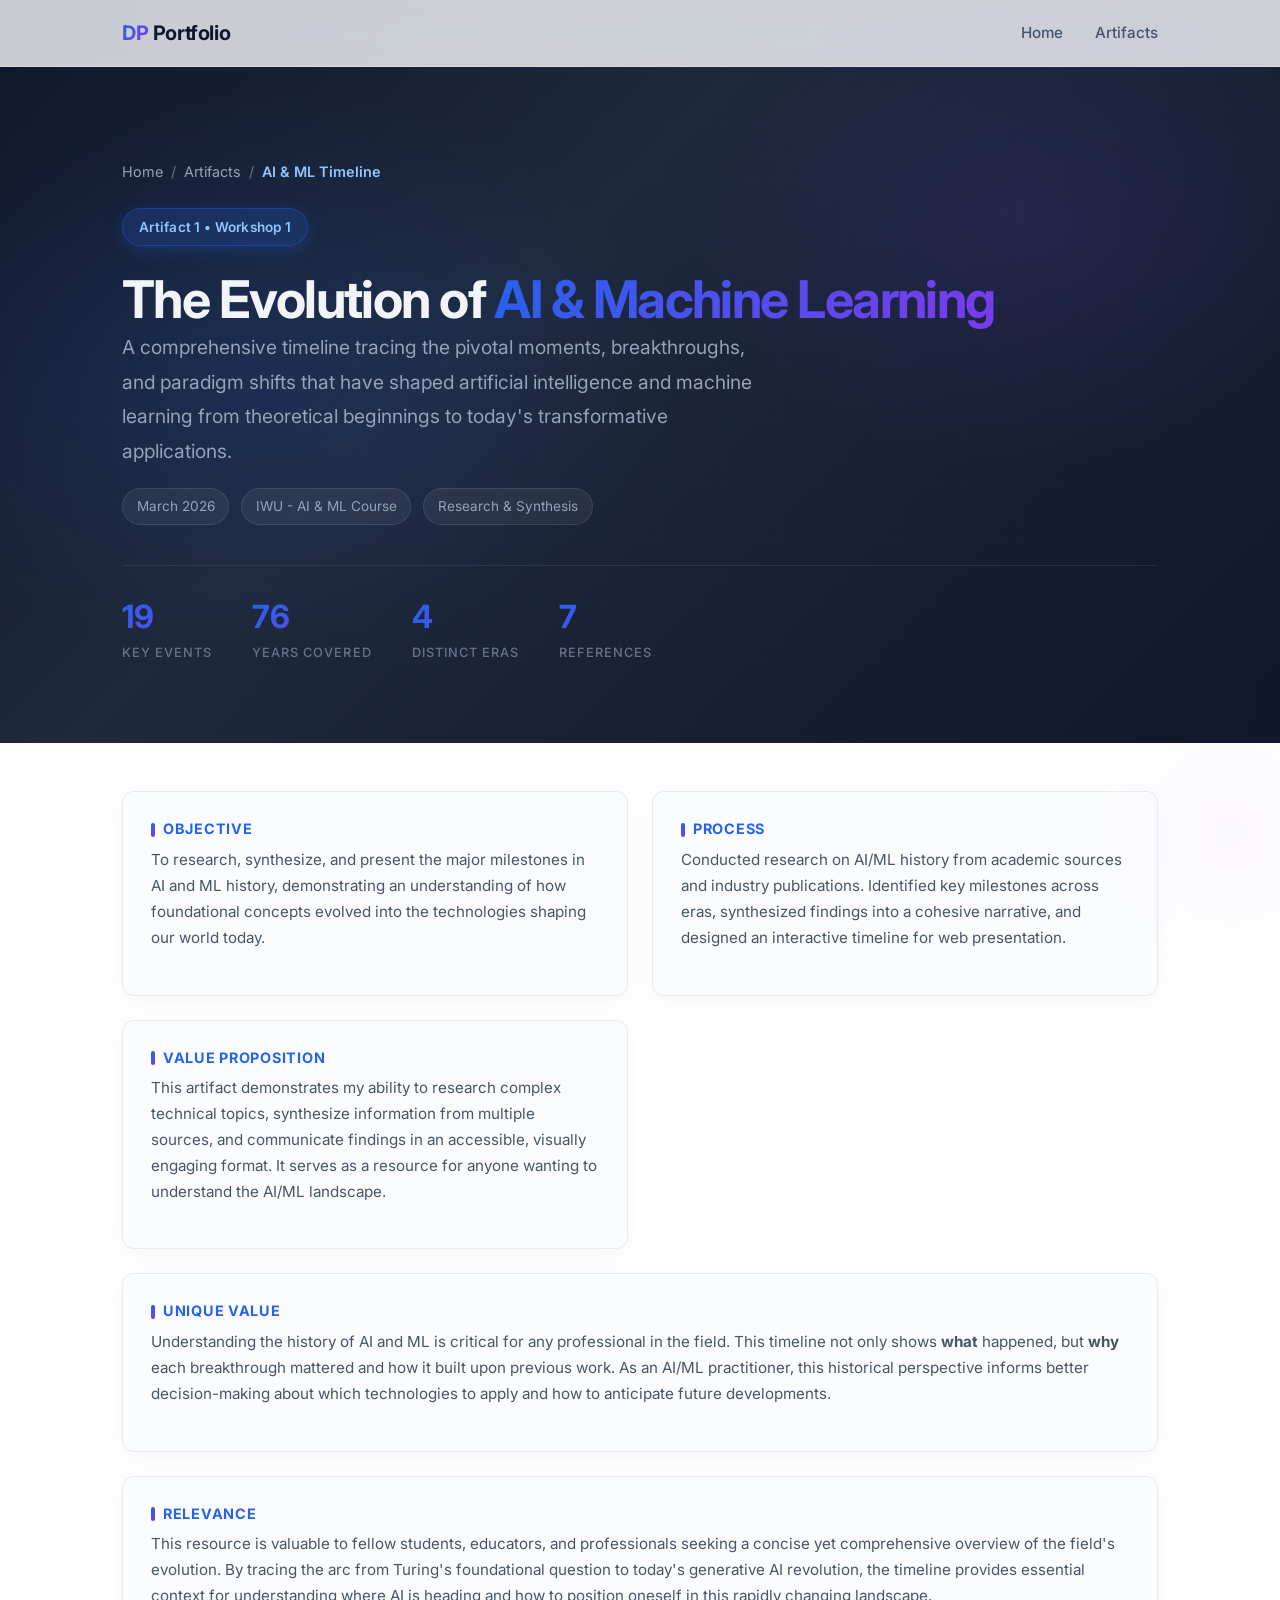
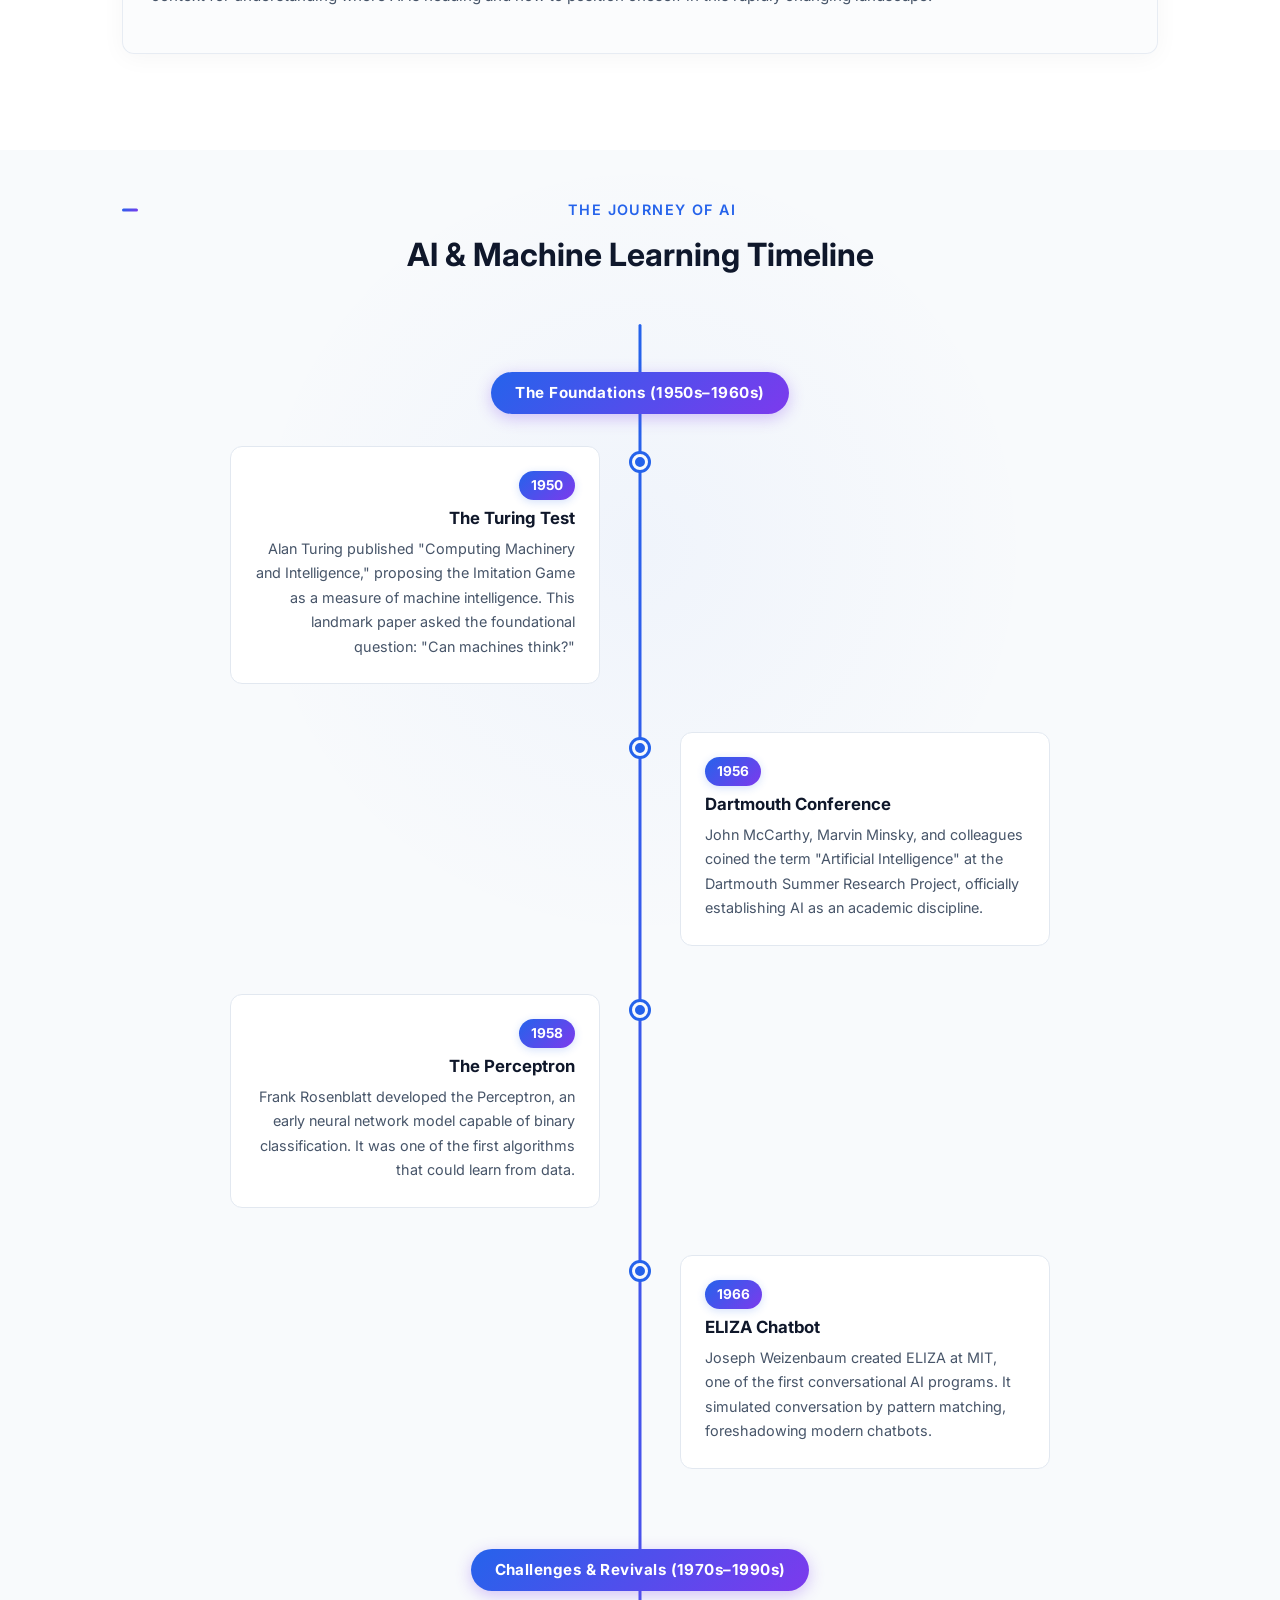
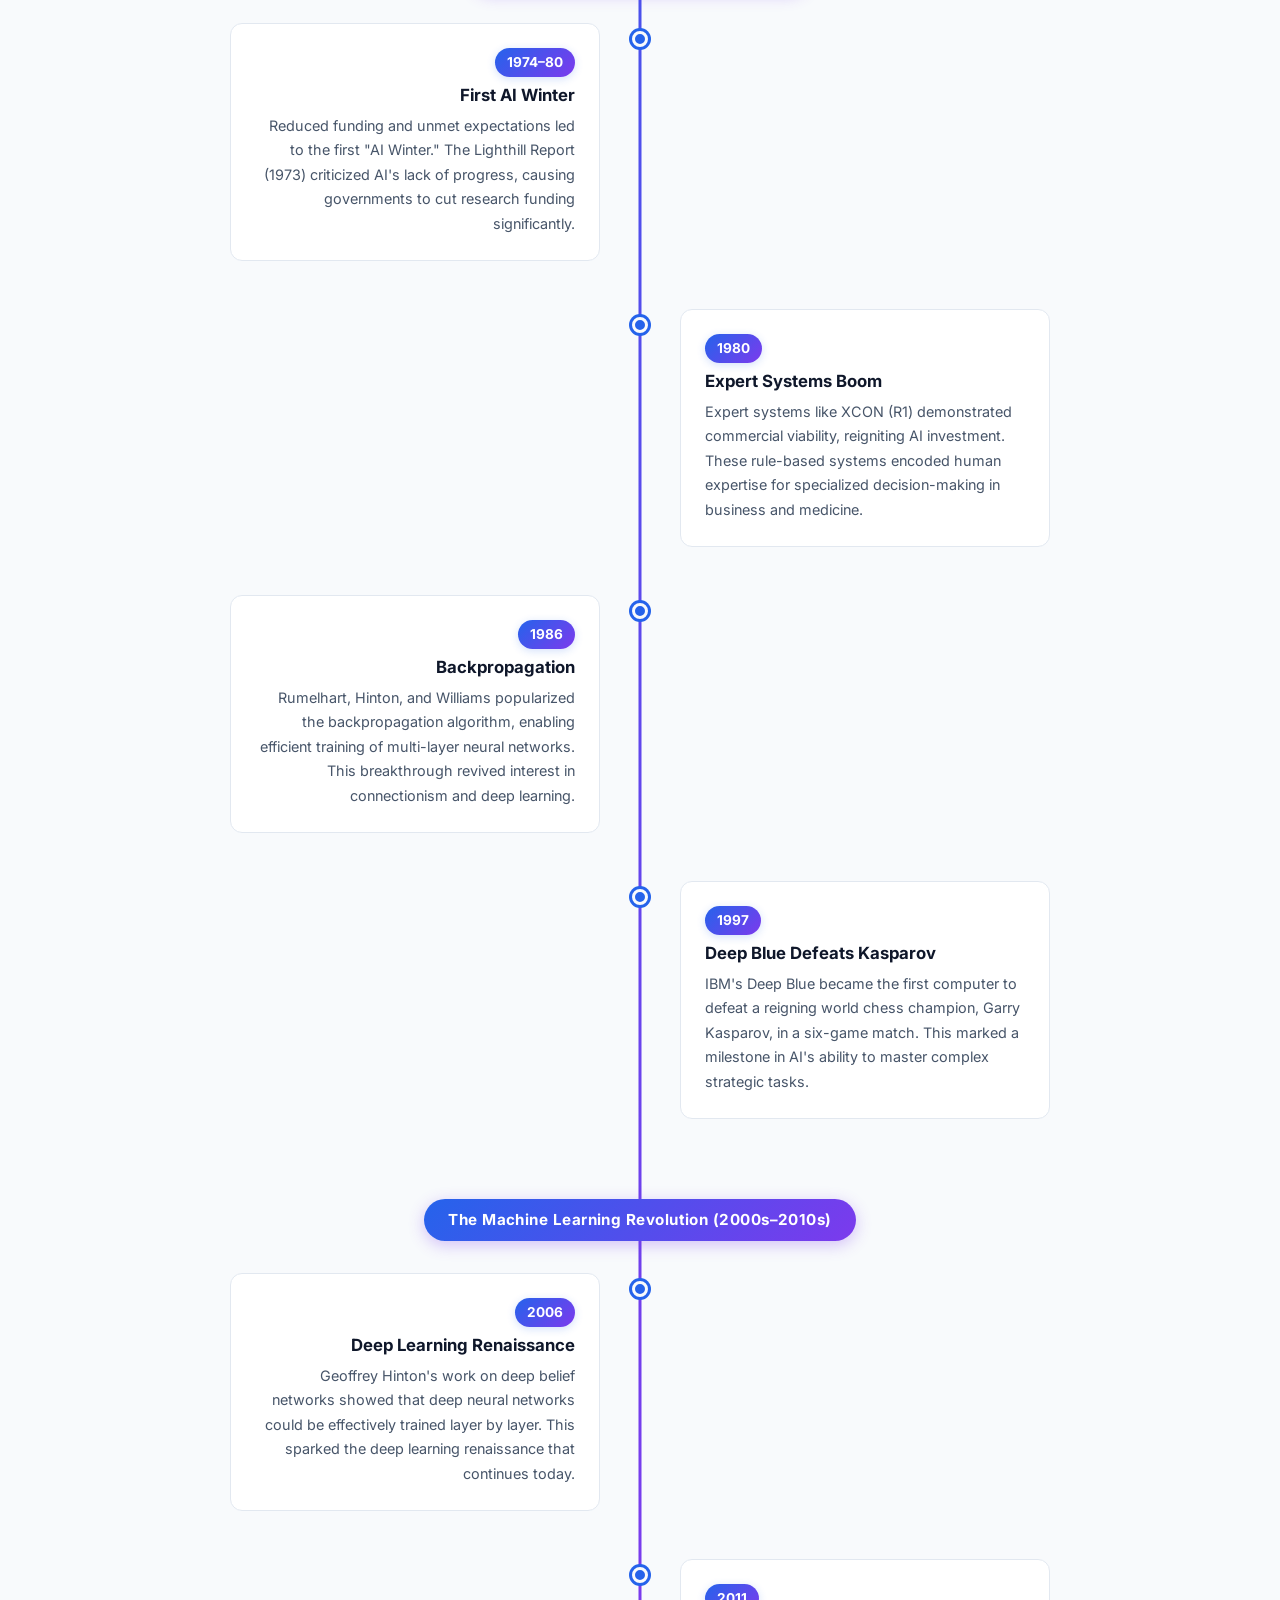
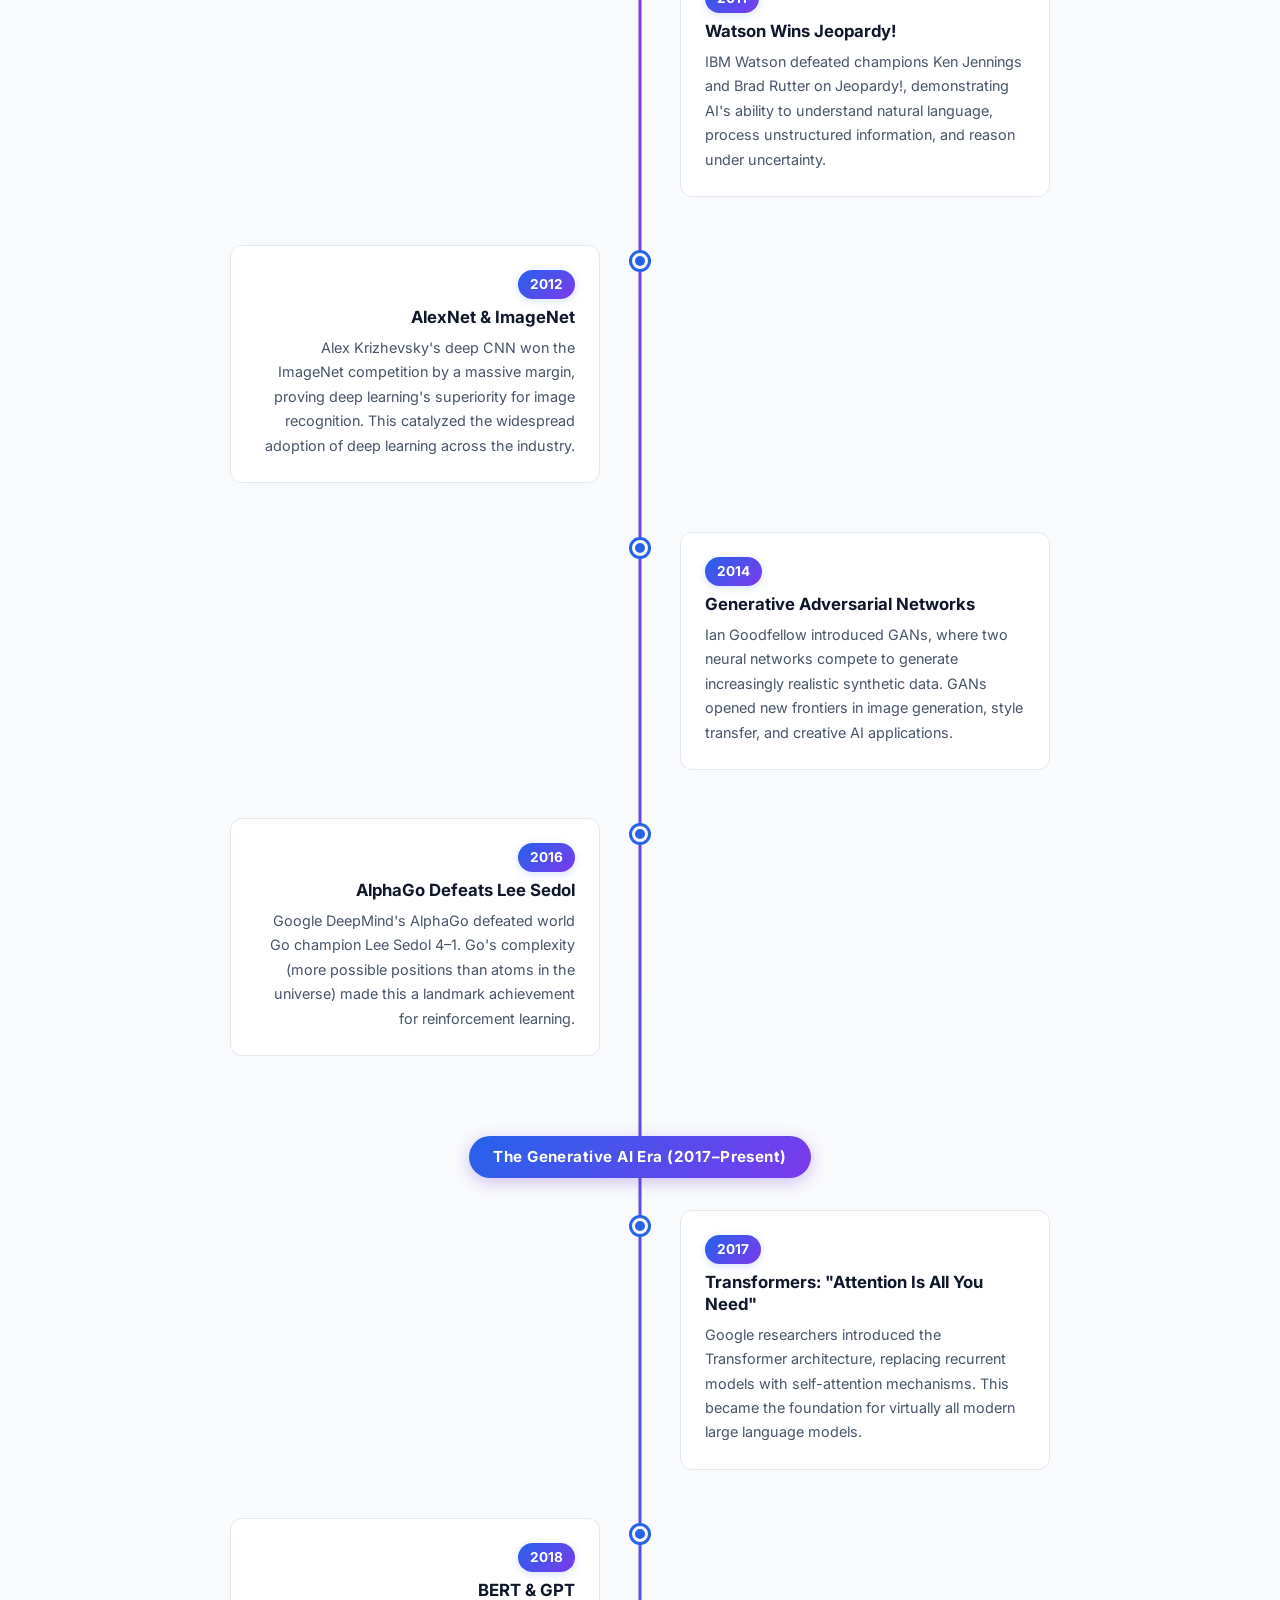
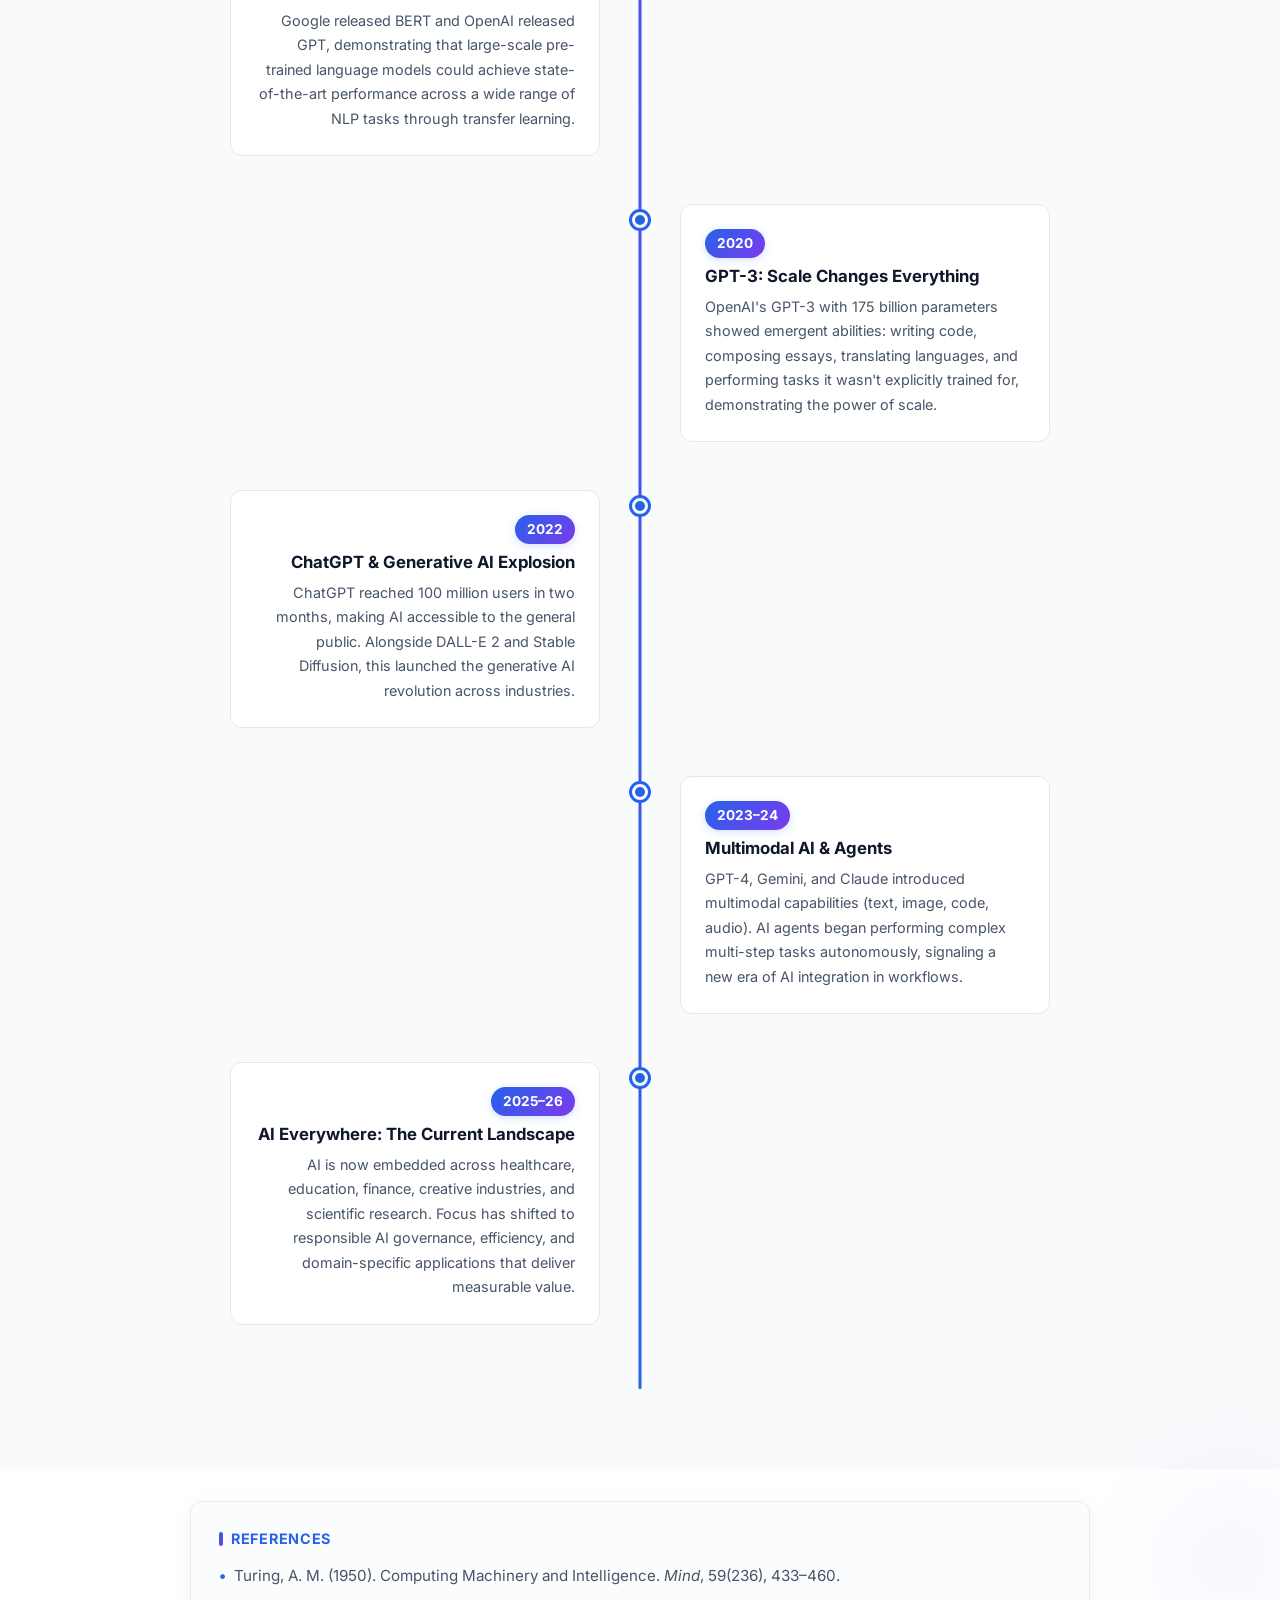
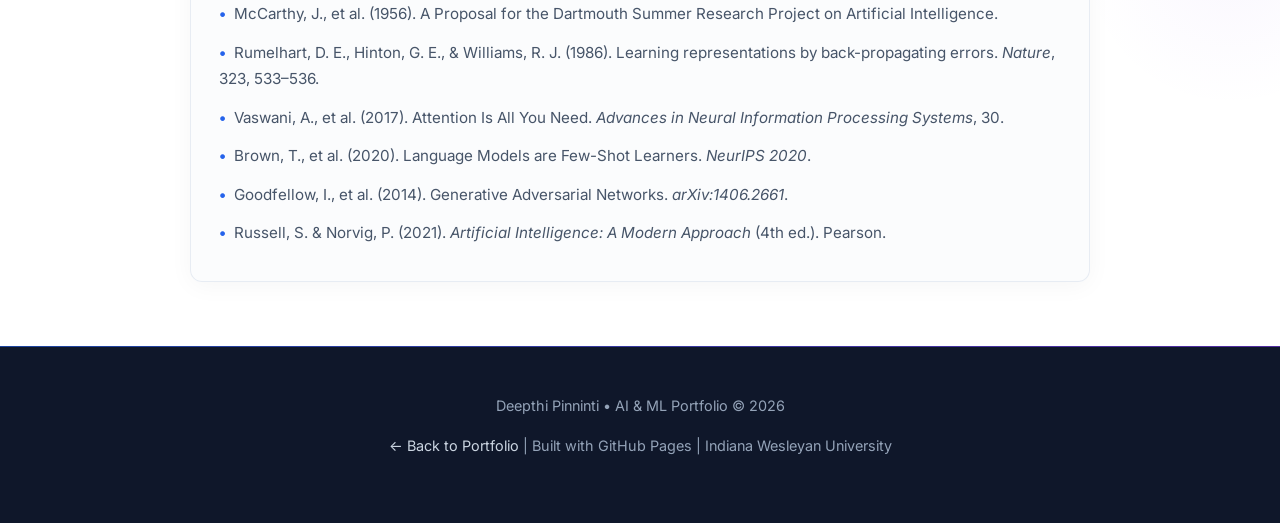
==== artifacts/1-ai-ml-timeline/index.html @ 06dc3e0e "Add portfolio site with AI/ML timeline artifact" ====
<!DOCTYPE html>
<html lang="en">
<head>
  <meta charset="UTF-8">
  <meta name="viewport" content="width=device-width, initial-scale=1.0">
  <title>AI &amp; ML Timeline | Deepthi Pinninti Portfolio</title>
  <meta name="description" content="An interactive timeline of key milestones in Artificial Intelligence and Machine Learning history.">
  <link rel="preconnect" href="https://fonts.googleapis.com">
  <link rel="preconnect" href="https://fonts.gstatic.com" crossorigin>
  <link href="https://fonts.googleapis.com/css2?family=Inter:wght@400;500;600;700&display=swap" rel="stylesheet">
  <link rel="stylesheet" href="../../css/style.css">
  <style>
    /* ===== Enhanced Hero ===== */
    .artifact-page-hero {
      position: relative;
      overflow: hidden;
      padding: 10rem 0 5rem;
      background: linear-gradient(135deg, #0f172a 0%, #1e293b 40%, #0f172a 100%);
      color: #f1f5f9;
    }

    .artifact-page-hero::before {
      content: '';
      position: absolute;
      inset: 0;
      background:
        radial-gradient(ellipse 600px 400px at 20% 50%, rgba(37, 99, 235, 0.15) 0%, transparent 70%),
        radial-gradient(ellipse 500px 350px at 80% 30%, rgba(124, 58, 237, 0.12) 0%, transparent 70%);
      pointer-events: none;
    }

    .artifact-page-hero .container {
      position: relative;
      z-index: 2;
    }

    .artifact-page-hero h1 {
      color: #f1f5f9;
      font-size: 3.25rem;
      letter-spacing: -0.03em;
      line-height: 1.15;
    }

    .artifact-page-hero .breadcrumb a {
      color: #94a3b8;
    }

    .artifact-page-hero .breadcrumb a:hover {
      color: #e2e8f0;
    }

    .artifact-page-hero .breadcrumb span {
      color: #64748b;
    }

    .artifact-page-hero .breadcrumb .breadcrumb-current {
      color: #93c5fd;
    }

    .artifact-page-hero .hero-tag {
      background: rgba(37, 99, 235, 0.2);
      border: 1px solid rgba(37, 99, 235, 0.35);
      color: #93c5fd;
    }

    .artifact-page-hero .artifact-hero-desc {
      color: #94a3b8;
      font-size: 1.2rem;
      line-height: 1.8;
    }

    .artifact-page-hero .meta-tag {
      background: rgba(255, 255, 255, 0.06);
      border: 1px solid rgba(255, 255, 255, 0.1);
      color: #94a3b8;
    }

    /* ===== Particle Background ===== */
    .particle-bg {
      position: absolute;
      inset: 0;
      overflow: hidden;
      z-index: 0;
    }

    .particle-bg .particle {
      position: absolute;
      border-radius: 50%;
      pointer-events: none;
      animation: particleRise linear infinite;
      opacity: 0;
    }

    @keyframes particleRise {
      0% {
        transform: translateY(100vh) scale(0);
        opacity: 0;
      }
      10% {
        opacity: 1;
      }
      90% {
        opacity: 1;
      }
      100% {
        transform: translateY(-20vh) scale(1);
        opacity: 0;
      }
    }

    /* ===== Hero Grid Pattern ===== */
    .hero-grid-pattern {
      position: absolute;
      inset: 0;
      z-index: 0;
      background-image:
        linear-gradient(rgba(37, 99, 235, 0.04) 1px, transparent 1px),
        linear-gradient(90deg, rgba(37, 99, 235, 0.04) 1px, transparent 1px);
      background-size: 60px 60px;
      mask-image: radial-gradient(ellipse 80% 70% at 50% 50%, black 30%, transparent 80%);
      -webkit-mask-image: radial-gradient(ellipse 80% 70% at 50% 50%, black 30%, transparent 80%);
    }

    /* ===== Hero Stats Bar ===== */
    .hero-stats {
      display: flex;
      gap: 2.5rem;
      margin-top: 2.5rem;
      padding-top: 2rem;
      border-top: 1px solid rgba(255, 255, 255, 0.08);
    }

    .hero-stat {
      text-align: left;
    }

    .hero-stat .stat-number {
      display: block;
      font-size: 2rem;
      font-weight: 700;
      background: var(--gradient);
      -webkit-background-clip: text;
      -webkit-text-fill-color: transparent;
      background-clip: text;
      line-height: 1.2;
    }

    .hero-stat .stat-label {
      font-size: 0.8rem;
      color: #64748b;
      text-transform: uppercase;
      letter-spacing: 0.08em;
      font-weight: 500;
    }

    /* ===== Glass Card ===== */
    .glass-card {
      background: rgba(248, 250, 252, 0.6);
      backdrop-filter: blur(12px);
      -webkit-backdrop-filter: blur(12px);
      border: 1px solid rgba(226, 232, 240, 0.8);
      box-shadow:
        0 4px 24px rgba(0, 0, 0, 0.04),
        inset 0 1px 0 rgba(255, 255, 255, 0.6);
      transition: all 0.35s cubic-bezier(0.4, 0, 0.2, 1);
    }

    .glass-card:hover {
      background: rgba(248, 250, 252, 0.85);
      border-color: rgba(37, 99, 235, 0.25);
      box-shadow:
        0 8px 32px rgba(37, 99, 235, 0.08),
        0 2px 8px rgba(0, 0, 0, 0.06),
        inset 0 1px 0 rgba(255, 255, 255, 0.8);
      transform: translateY(-4px);
    }

    /* ===== Tilt Card (3D hover) ===== */
    .tilt-card {
      transition: all 0.4s cubic-bezier(0.4, 0, 0.2, 1);
      transform-style: preserve-3d;
      will-change: transform;
    }

    .tilt-card:hover {
      box-shadow:
        0 20px 40px rgba(37, 99, 235, 0.1),
        0 4px 12px rgba(0, 0, 0, 0.06);
    }

    /* Scroll reveal handled by main CSS + main.js */

    /* ===== Enhanced Timeline ===== */
    .timeline-section {
      position: relative;
      overflow: hidden;
    }

    .timeline-section::before {
      content: '';
      position: absolute;
      top: 0;
      left: 50%;
      transform: translateX(-50%);
      width: 800px;
      height: 800px;
      border-radius: 50%;
      background: radial-gradient(circle, rgba(37, 99, 235, 0.04) 0%, transparent 70%);
      pointer-events: none;
    }

    .timeline::before {
      background: linear-gradient(180deg, var(--primary), var(--accent), var(--primary));
      width: 3px;
    }

    .timeline-dot {
      transition: all 0.4s cubic-bezier(0.4, 0, 0.2, 1);
    }

    .timeline-item:hover .timeline-dot {
      transform: scale(1.5);
      box-shadow: 0 0 0 4px var(--primary), 0 0 16px rgba(37, 99, 235, 0.3);
    }

    .era-label span {
      background: linear-gradient(135deg, var(--primary) 0%, var(--accent) 100%);
      box-shadow: 0 4px 16px rgba(124, 58, 237, 0.3);
      padding: 0.5rem 1.5rem;
      font-size: 0.95rem;
    }

    .timeline-card.tilt-card {
      border: 1px solid var(--border);
      background: var(--bg);
    }

    .timeline-card.tilt-card:hover {
      border-color: rgba(37, 99, 235, 0.3);
      transform: translateY(-4px);
    }

    .timeline-year {
      background: var(--gradient);
      box-shadow: 0 2px 8px rgba(37, 99, 235, 0.2);
    }

    /* ===== Enhanced Section Label ===== */
    .timeline-section .section-label {
      text-align: center;
      display: block;
    }

    /* ===== Enhanced References ===== */
    .references-section .info-card {
      position: relative;
      overflow: hidden;
    }

    .references-section .info-card::before {
      content: '';
      position: absolute;
      top: 0;
      left: 0;
      right: 0;
      height: 3px;
      background: var(--gradient);
    }

    .references-section .info-card ul li {
      padding: 0.4rem 0;
      transition: all 0.2s ease;
    }

    .references-section .info-card ul li:hover {
      padding-left: 0.5rem;
      color: var(--text);
    }

    /* ===== Info Card Enhancements ===== */
    .info-card.glass-card {
      position: relative;
      overflow: hidden;
    }

    .info-card.glass-card::after {
      content: '';
      position: absolute;
      top: 0;
      left: 0;
      right: 0;
      height: 3px;
      background: var(--gradient);
      transform: scaleX(0);
      transform-origin: left;
      transition: transform 0.4s cubic-bezier(0.4, 0, 0.2, 1);
    }

    .info-card.glass-card:hover::after {
      transform: scaleX(1);
    }

    .info-card.glass-card h4 {
      display: flex;
      align-items: center;
      gap: 0.5rem;
    }

    .info-card.glass-card h4::before {
      content: '';
      display: inline-block;
      width: 4px;
      height: 1em;
      background: var(--gradient);
      border-radius: 2px;
      flex-shrink: 0;
    }

    /* ===== Enhanced Artifact Info Section ===== */
    .artifact-content {
      position: relative;
    }

    .artifact-content::before {
      content: '';
      position: absolute;
      top: -60px;
      right: -100px;
      width: 300px;
      height: 300px;
      border-radius: 50%;
      background: radial-gradient(circle, rgba(124, 58, 237, 0.04) 0%, transparent 70%);
      pointer-events: none;
    }

    /* ===== Enhanced Footer ===== */
    .footer {
      position: relative;
      overflow: hidden;
    }

    .footer::before {
      content: '';
      position: absolute;
      top: 0;
      left: 0;
      right: 0;
      height: 1px;
      background: var(--gradient);
    }

    /* ===== Reduced Motion Preference ===== */
    @media (prefers-reduced-motion: reduce) {
      .particle-bg .particle {
        animation: none;
        display: none;
      }

      .tilt-card:hover,
      .glass-card:hover,
      .timeline-card.tilt-card:hover {
        transform: none;
      }
    }

    /* ===== Responsive Enhancements ===== */
    @media (max-width: 768px) {
      .artifact-page-hero {
        padding: 8rem 0 3rem;
      }

      .artifact-page-hero h1 {
        font-size: 2.25rem;
      }

      .hero-stats {
        gap: 1.5rem;
        flex-wrap: wrap;
      }

      .hero-stat .stat-number {
        font-size: 1.5rem;
      }
    }
  </style>
</head>
<body>

  <a href="#main" class="skip-link">Skip to main content</a>

  <!-- Navigation -->
  <nav class="navbar" aria-label="Main navigation">
    <div class="container">
      <a href="../../index.html" class="nav-brand"><span>DP</span> Portfolio</a>
      <ul class="nav-links">
        <li><a href="../../index.html">Home</a></li>
        <li><a href="../../index.html#artifacts">Artifacts</a></li>
      </ul>
    </div>
  </nav>

  <main id="main">

    <!-- Artifact Hero -->
    <section class="artifact-page-hero">
      <div class="hero-grid-pattern" aria-hidden="true"></div>
      <div class="particle-bg" aria-hidden="true"></div>
      <div class="container">
        <nav class="breadcrumb" aria-label="Breadcrumb">
          <a href="../../index.html">Home</a>
          <span aria-hidden="true">/</span>
          <a href="../../index.html#artifacts">Artifacts</a>
          <span aria-hidden="true">/</span>
          <span class="breadcrumb-current" aria-current="page">AI &amp; ML Timeline</span>
        </nav>
        <div class="hero-tag">Artifact 1 &bull; Workshop 1</div>
        <h1>The Evolution of <span class="gradient-text">AI &amp; Machine Learning</span></h1>
        <p class="artifact-hero-desc">A comprehensive timeline tracing the pivotal moments, breakthroughs, and paradigm shifts that have shaped artificial intelligence and machine learning from theoretical beginnings to today's transformative applications.</p>
        <div class="artifact-meta">
          <span class="meta-tag">March 2026</span>
          <span class="meta-tag">IWU - AI &amp; ML Course</span>
          <span class="meta-tag">Research &amp; Synthesis</span>
        </div>
        <div class="hero-stats">
          <div class="hero-stat">
            <span class="stat-number">19</span>
            <span class="stat-label">Key Events</span>
          </div>
          <div class="hero-stat">
            <span class="stat-number">76</span>
            <span class="stat-label">Years Covered</span>
          </div>
          <div class="hero-stat">
            <span class="stat-number">4</span>
            <span class="stat-label">Distinct Eras</span>
          </div>
          <div class="hero-stat">
            <span class="stat-number">7</span>
            <span class="stat-label">References</span>
          </div>
        </div>
      </div>
    </section>

    <!-- Artifact Information -->
    <section class="artifact-content reveal">
      <div class="container">
        <div class="artifact-info-grid">

          <div class="info-card glass-card reveal" data-delay="100">
            <h4>Objective</h4>
            <p>To research, synthesize, and present the major milestones in AI and ML history, demonstrating an understanding of how foundational concepts evolved into the technologies shaping our world today.</p>
          </div>

          <div class="info-card glass-card reveal" data-delay="200">
            <h4>Process</h4>
            <p>Conducted research on AI/ML history from academic sources and industry publications. Identified key milestones across eras, synthesized findings into a cohesive narrative, and designed an interactive timeline for web presentation.</p>
          </div>

          <div class="info-card glass-card reveal" data-delay="300">
            <h4>Value Proposition</h4>
            <p>This artifact demonstrates my ability to research complex technical topics, synthesize information from multiple sources, and communicate findings in an accessible, visually engaging format. It serves as a resource for anyone wanting to understand the AI/ML landscape.</p>
          </div>

          <div class="info-card glass-card full-width reveal" data-delay="400">
            <h4>Unique Value</h4>
            <p>Understanding the history of AI and ML is critical for any professional in the field. This timeline not only shows <strong>what</strong> happened, but <strong>why</strong> each breakthrough mattered and how it built upon previous work. As an AI/ML practitioner, this historical perspective informs better decision-making about which technologies to apply and how to anticipate future developments.</p>
          </div>

          <div class="info-card glass-card full-width reveal" data-delay="500">
            <h4>Relevance</h4>
            <p>This resource is valuable to fellow students, educators, and professionals seeking a concise yet comprehensive overview of the field's evolution. By tracing the arc from Turing's foundational question to today's generative AI revolution, the timeline provides essential context for understanding where AI is heading and how to position oneself in this rapidly changing landscape.</p>
          </div>

        </div>
      </div>
    </section>

    <!-- The Timeline -->
    <section class="timeline-section">
      <div class="container">
        <div class="section-label">The Journey of AI</div>
        <h2>AI &amp; Machine Learning Timeline</h2>

        <div class="timeline">
          <div class="timeline-progress"></div>

          <!-- Era: Foundations -->
          <div class="era-label">
            <span>The Foundations (1950s&ndash;1960s)</span>
          </div>

          <div class="timeline-item left">
            <div class="timeline-dot"></div>
            <div class="timeline-card tilt-card">
              <span class="timeline-year">1950</span>
              <h4>The Turing Test</h4>
              <p>Alan Turing published "Computing Machinery and Intelligence," proposing the Imitation Game as a measure of machine intelligence. This landmark paper asked the foundational question: "Can machines think?"</p>
            </div>
          </div>

          <div class="timeline-item right">
            <div class="timeline-dot"></div>
            <div class="timeline-card tilt-card">
              <span class="timeline-year">1956</span>
              <h4>Dartmouth Conference</h4>
              <p>John McCarthy, Marvin Minsky, and colleagues coined the term "Artificial Intelligence" at the Dartmouth Summer Research Project, officially establishing AI as an academic discipline.</p>
            </div>
          </div>

          <div class="timeline-item left">
            <div class="timeline-dot"></div>
            <div class="timeline-card tilt-card">
              <span class="timeline-year">1958</span>
              <h4>The Perceptron</h4>
              <p>Frank Rosenblatt developed the Perceptron, an early neural network model capable of binary classification. It was one of the first algorithms that could learn from data.</p>
            </div>
          </div>

          <div class="timeline-item right">
            <div class="timeline-dot"></div>
            <div class="timeline-card tilt-card">
              <span class="timeline-year">1966</span>
              <h4>ELIZA Chatbot</h4>
              <p>Joseph Weizenbaum created ELIZA at MIT, one of the first conversational AI programs. It simulated conversation by pattern matching, foreshadowing modern chatbots.</p>
            </div>
          </div>

          <!-- Era: AI Winters and Revivals -->
          <div class="era-label">
            <span>Challenges &amp; Revivals (1970s&ndash;1990s)</span>
          </div>

          <div class="timeline-item left">
            <div class="timeline-dot"></div>
            <div class="timeline-card tilt-card">
              <span class="timeline-year">1974&ndash;80</span>
              <h4>First AI Winter</h4>
              <p>Reduced funding and unmet expectations led to the first "AI Winter." The Lighthill Report (1973) criticized AI's lack of progress, causing governments to cut research funding significantly.</p>
            </div>
          </div>

          <div class="timeline-item right">
            <div class="timeline-dot"></div>
            <div class="timeline-card tilt-card">
              <span class="timeline-year">1980</span>
              <h4>Expert Systems Boom</h4>
              <p>Expert systems like XCON (R1) demonstrated commercial viability, reigniting AI investment. These rule-based systems encoded human expertise for specialized decision-making in business and medicine.</p>
            </div>
          </div>

          <div class="timeline-item left">
            <div class="timeline-dot"></div>
            <div class="timeline-card tilt-card">
              <span class="timeline-year">1986</span>
              <h4>Backpropagation</h4>
              <p>Rumelhart, Hinton, and Williams popularized the backpropagation algorithm, enabling efficient training of multi-layer neural networks. This breakthrough revived interest in connectionism and deep learning.</p>
            </div>
          </div>

          <div class="timeline-item right">
            <div class="timeline-dot"></div>
            <div class="timeline-card tilt-card">
              <span class="timeline-year">1997</span>
              <h4>Deep Blue Defeats Kasparov</h4>
              <p>IBM's Deep Blue became the first computer to defeat a reigning world chess champion, Garry Kasparov, in a six-game match. This marked a milestone in AI's ability to master complex strategic tasks.</p>
            </div>
          </div>

          <!-- Era: Modern ML -->
          <div class="era-label">
            <span>The Machine Learning Revolution (2000s&ndash;2010s)</span>
          </div>

          <div class="timeline-item left">
            <div class="timeline-dot"></div>
            <div class="timeline-card tilt-card">
              <span class="timeline-year">2006</span>
              <h4>Deep Learning Renaissance</h4>
              <p>Geoffrey Hinton's work on deep belief networks showed that deep neural networks could be effectively trained layer by layer. This sparked the deep learning renaissance that continues today.</p>
            </div>
          </div>

          <div class="timeline-item right">
            <div class="timeline-dot"></div>
            <div class="timeline-card tilt-card">
              <span class="timeline-year">2011</span>
              <h4>Watson Wins Jeopardy!</h4>
              <p>IBM Watson defeated champions Ken Jennings and Brad Rutter on Jeopardy!, demonstrating AI's ability to understand natural language, process unstructured information, and reason under uncertainty.</p>
            </div>
          </div>

          <div class="timeline-item left">
            <div class="timeline-dot"></div>
            <div class="timeline-card tilt-card">
              <span class="timeline-year">2012</span>
              <h4>AlexNet &amp; ImageNet</h4>
              <p>Alex Krizhevsky's deep CNN won the ImageNet competition by a massive margin, proving deep learning's superiority for image recognition. This catalyzed the widespread adoption of deep learning across the industry.</p>
            </div>
          </div>

          <div class="timeline-item right">
            <div class="timeline-dot"></div>
            <div class="timeline-card tilt-card">
              <span class="timeline-year">2014</span>
              <h4>Generative Adversarial Networks</h4>
              <p>Ian Goodfellow introduced GANs, where two neural networks compete to generate increasingly realistic synthetic data. GANs opened new frontiers in image generation, style transfer, and creative AI applications.</p>
            </div>
          </div>

          <div class="timeline-item left">
            <div class="timeline-dot"></div>
            <div class="timeline-card tilt-card">
              <span class="timeline-year">2016</span>
              <h4>AlphaGo Defeats Lee Sedol</h4>
              <p>Google DeepMind's AlphaGo defeated world Go champion Lee Sedol 4&ndash;1. Go's complexity (more possible positions than atoms in the universe) made this a landmark achievement for reinforcement learning.</p>
            </div>
          </div>

          <!-- Era: LLMs and Today -->
          <div class="era-label">
            <span>The Generative AI Era (2017&ndash;Present)</span>
          </div>

          <div class="timeline-item right">
            <div class="timeline-dot"></div>
            <div class="timeline-card tilt-card">
              <span class="timeline-year">2017</span>
              <h4>Transformers: "Attention Is All You Need"</h4>
              <p>Google researchers introduced the Transformer architecture, replacing recurrent models with self-attention mechanisms. This became the foundation for virtually all modern large language models.</p>
            </div>
          </div>

          <div class="timeline-item left">
            <div class="timeline-dot"></div>
            <div class="timeline-card tilt-card">
              <span class="timeline-year">2018</span>
              <h4>BERT &amp; GPT</h4>
              <p>Google released BERT and OpenAI released GPT, demonstrating that large-scale pre-trained language models could achieve state-of-the-art performance across a wide range of NLP tasks through transfer learning.</p>
            </div>
          </div>

          <div class="timeline-item right">
            <div class="timeline-dot"></div>
            <div class="timeline-card tilt-card">
              <span class="timeline-year">2020</span>
              <h4>GPT-3: Scale Changes Everything</h4>
              <p>OpenAI's GPT-3 with 175 billion parameters showed emergent abilities: writing code, composing essays, translating languages, and performing tasks it wasn't explicitly trained for, demonstrating the power of scale.</p>
            </div>
          </div>

          <div class="timeline-item left">
            <div class="timeline-dot"></div>
            <div class="timeline-card tilt-card">
              <span class="timeline-year">2022</span>
              <h4>ChatGPT &amp; Generative AI Explosion</h4>
              <p>ChatGPT reached 100 million users in two months, making AI accessible to the general public. Alongside DALL-E 2 and Stable Diffusion, this launched the generative AI revolution across industries.</p>
            </div>
          </div>

          <div class="timeline-item right">
            <div class="timeline-dot"></div>
            <div class="timeline-card tilt-card">
              <span class="timeline-year">2023&ndash;24</span>
              <h4>Multimodal AI &amp; Agents</h4>
              <p>GPT-4, Gemini, and Claude introduced multimodal capabilities (text, image, code, audio). AI agents began performing complex multi-step tasks autonomously, signaling a new era of AI integration in workflows.</p>
            </div>
          </div>

          <div class="timeline-item left">
            <div class="timeline-dot"></div>
            <div class="timeline-card tilt-card">
              <span class="timeline-year">2025&ndash;26</span>
              <h4>AI Everywhere: The Current Landscape</h4>
              <p>AI is now embedded across healthcare, education, finance, creative industries, and scientific research. Focus has shifted to responsible AI governance, efficiency, and domain-specific applications that deliver measurable value.</p>
            </div>
          </div>

        </div>
      </div>
    </section>

    <!-- References -->
    <section class="artifact-content references-section reveal">
      <div class="container">
        <div class="info-card glass-card full-width references-card">
          <h4>References</h4>
          <ul>
            <li>Turing, A. M. (1950). Computing Machinery and Intelligence. <em>Mind</em>, 59(236), 433&ndash;460.</li>
            <li>McCarthy, J., et al. (1956). A Proposal for the Dartmouth Summer Research Project on Artificial Intelligence.</li>
            <li>Rumelhart, D. E., Hinton, G. E., &amp; Williams, R. J. (1986). Learning representations by back-propagating errors. <em>Nature</em>, 323, 533&ndash;536.</li>
            <li>Vaswani, A., et al. (2017). Attention Is All You Need. <em>Advances in Neural Information Processing Systems</em>, 30.</li>
            <li>Brown, T., et al. (2020). Language Models are Few-Shot Learners. <em>NeurIPS 2020</em>.</li>
            <li>Goodfellow, I., et al. (2014). Generative Adversarial Networks. <em>arXiv:1406.2661</em>.</li>
            <li>Russell, S. &amp; Norvig, P. (2021). <em>Artificial Intelligence: A Modern Approach</em> (4th ed.). Pearson.</li>
          </ul>
        </div>
      </div>
    </section>

  </main>

  <!-- Footer -->
  <footer class="footer">
    <div class="container">
      <p>Deepthi Pinninti &bull; AI &amp; ML Portfolio &copy; 2026</p>
      <p class="footer-sub"><a href="../../index.html">&#8592; Back to Portfolio</a> | Built with GitHub Pages | Indiana Wesleyan University</p>
    </div>
  </footer>

  <script>
    /* ===== Particle Generator ===== */
    (function initParticles() {
      var bg = document.querySelector('.particle-bg');
      if (!bg) return;
      var prefersReduced = window.matchMedia('(prefers-reduced-motion: reduce)').matches;
      if (prefersReduced) return;

      var colors = [
        'rgba(37, 99, 235, 0.25)',
        'rgba(124, 58, 237, 0.2)',
        'rgba(37, 99, 235, 0.15)',
        'rgba(124, 58, 237, 0.12)',
        'rgba(59, 130, 246, 0.18)'
      ];

      for (var i = 0; i < 30; i++) {
        var particle = document.createElement('div');
        particle.classList.add('particle');
        var size = Math.random() * 4 + 2;
        particle.style.width = size + 'px';
        particle.style.height = size + 'px';
        particle.style.left = Math.random() * 100 + '%';
        particle.style.background = colors[Math.floor(Math.random() * colors.length)];
        particle.style.animationDuration = (Math.random() * 15 + 10) + 's';
        particle.style.animationDelay = (Math.random() * 10) + 's';
        bg.appendChild(particle);
      }
    })();

    /* Scroll reveal and tilt handled by main.js */
  </script>
  <script src="../../js/main.js" defer></script>
</body>
</html>
---- css/style.css ----
/* =============================================================================
   DEEPTHI PINNINTI — AI & ML PORTFOLIO
   Advanced Premium Stylesheet with Glassmorphism, 3D Effects & Animations
   ============================================================================= */


/* =============================================================================
   CSS VARIABLES & RESET
   ============================================================================= */

:root {
  /* Core palette */
  --primary: #2563eb;
  --primary-dark: #1d4ed8;
  --primary-light: #dbeafe;
  --secondary: #0f172a;
  --accent: #7c3aed;
  --accent-light: #ede9fe;
  --text: #1e293b;
  --text-light: #475569;
  --bg: #ffffff;
  --bg-alt: #f8fafc;
  --border: #e2e8f0;
  --success: #059669;

  /* Gradients */
  --gradient: linear-gradient(135deg, #2563eb 0%, #7c3aed 100%);
  --gradient-reverse: linear-gradient(135deg, #7c3aed 0%, #2563eb 100%);
  --gradient-subtle: linear-gradient(135deg, rgba(37,99,235,0.08) 0%, rgba(124,58,237,0.08) 100%);

  /* Shadows */
  --shadow-sm: 0 1px 3px rgba(0, 0, 0, 0.08);
  --shadow-md: 0 4px 12px rgba(0, 0, 0, 0.1);
  --shadow-lg: 0 10px 30px rgba(0, 0, 0, 0.12);
  --shadow-xl: 0 20px 50px rgba(0, 0, 0, 0.15);
  --shadow-glow: 0 0 30px rgba(37, 99, 235, 0.15);

  /* Radii */
  --radius: 12px;
  --radius-lg: 20px;

  /* Transitions */
  --transition: 0.3s ease;
  --transition-slow: 0.6s cubic-bezier(0.16, 1, 0.3, 1);
  --transition-bounce: 0.5s cubic-bezier(0.34, 1.56, 0.64, 1);

  /* Glassmorphism */
  --glass-bg: rgba(255, 255, 255, 0.72);
  --glass-border: rgba(255, 255, 255, 0.3);
  --glass-shadow: 0 8px 32px rgba(0, 0, 0, 0.08);
}

*, *::before, *::after {
  margin: 0;
  padding: 0;
  box-sizing: border-box;
}

html {
  scroll-behavior: smooth;
  -webkit-text-size-adjust: 100%;
}

body {
  font-family: 'Inter', -apple-system, BlinkMacSystemFont, 'Segoe UI', Roboto, sans-serif;
  color: var(--text);
  background: var(--bg);
  line-height: 1.7;
  -webkit-font-smoothing: antialiased;
  -moz-osx-font-smoothing: grayscale;
  overflow-x: hidden;
}

::selection {
  background: rgba(37, 99, 235, 0.15);
  color: var(--secondary);
}


/* =============================================================================
   TYPOGRAPHY
   ============================================================================= */

h1, h2, h3, h4 {
  font-weight: 700;
  line-height: 1.3;
  color: var(--secondary);
}

h1 { font-size: 2.75rem; }
h2 { font-size: 2rem; }
h3 { font-size: 1.5rem; }
h4 { font-size: 1.2rem; }

p { margin-bottom: 1rem; }

a {
  color: var(--primary);
  text-decoration: none;
  transition: color var(--transition);
}

a:hover { color: var(--primary-dark); }

a:focus-visible, .btn:focus-visible {
  outline: 3px solid var(--primary);
  outline-offset: 2px;
  border-radius: 4px;
}


/* =============================================================================
   ANIMATED LINK UNDERLINES (Micro-interaction)
   ============================================================================= */

.nav-links a,
.footer a {
  position: relative;
}

.nav-links a::after,
.footer a::after {
  content: '';
  position: absolute;
  bottom: -3px;
  left: 0;
  width: 0;
  height: 2px;
  background: var(--gradient);
  transition: width 0.4s cubic-bezier(0.25, 0.8, 0.25, 1);
  border-radius: 2px;
}

.nav-links a:hover::after,
.nav-links a.active::after,
.footer a:hover::after {
  width: 100%;
}


/* =============================================================================
   GRADIENT TEXT UTILITIES (Smooth Gradient Text)
   ============================================================================= */

.gradient-text {
  background: var(--gradient);
  -webkit-background-clip: text;
  -webkit-text-fill-color: transparent;
  background-clip: text;
}

.gradient-text-animated {
  background: linear-gradient(
    90deg,
    #2563eb 0%, #7c3aed 25%,
    #2563eb 50%, #7c3aed 75%,
    #2563eb 100%
  );
  background-size: 200% auto;
  -webkit-background-clip: text;
  -webkit-text-fill-color: transparent;
  background-clip: text;
  animation: gradientShimmer 4s linear infinite;
}

@keyframes gradientShimmer {
  0%   { background-position: 0% center; }
  100% { background-position: 200% center; }
}


/* =============================================================================
   SKIP LINK (Accessibility)
   ============================================================================= */

.skip-link {
  position: absolute;
  top: -100%;
  left: 1rem;
  background: var(--primary);
  color: white;
  padding: 0.5rem 1rem;
  border-radius: 0 0 6px 6px;
  z-index: 9999;
  font-weight: 600;
  transition: top 0.3s ease;
}

.skip-link:focus {
  top: 0;
  color: white;
}


/* =============================================================================
   LAYOUT
   ============================================================================= */

.container {
  max-width: 1100px;
  margin: 0 auto;
  padding: 0 2rem;
}

section {
  padding: 5rem 0;
  position: relative;
}


/* =============================================================================
   NAVIGATION — Glassmorphism Navbar
   ============================================================================= */

.navbar {
  position: fixed;
  top: 0;
  left: 0;
  right: 0;
  background: rgba(255, 255, 255, 0.78);
  backdrop-filter: blur(20px) saturate(180%);
  -webkit-backdrop-filter: blur(20px) saturate(180%);
  border-bottom: 1px solid rgba(226, 232, 240, 0.5);
  z-index: 1000;
  padding: 1rem 0;
  transition: all 0.4s cubic-bezier(0.16, 1, 0.3, 1);
}

.navbar.scrolled {
  background: rgba(255, 255, 255, 0.95);
  box-shadow: 0 1px 30px rgba(0, 0, 0, 0.06);
  padding: 0.6rem 0;
}

.navbar .container {
  display: flex;
  justify-content: space-between;
  align-items: center;
}

.nav-brand {
  font-size: 1.25rem;
  font-weight: 700;
  color: var(--secondary);
  letter-spacing: -0.02em;
  transition: transform var(--transition);
}

.nav-brand:hover {
  transform: scale(1.03);
  color: var(--secondary);
}

.nav-brand span {
  background: var(--gradient);
  -webkit-background-clip: text;
  -webkit-text-fill-color: transparent;
  background-clip: text;
}

.nav-links {
  display: flex;
  list-style: none;
  gap: 2rem;
}

.nav-links a {
  color: var(--text-light);
  font-weight: 500;
  font-size: 0.95rem;
  transition: color var(--transition);
  padding-bottom: 4px;
}

.nav-links a:hover {
  color: var(--primary);
}

.nav-links a.active {
  color: var(--primary);
}


/* =============================================================================
   HERO SECTION — Animated Gradient Mesh + Floating Particles
   ============================================================================= */

.hero {
  padding: 10rem 0 5rem;
  position: relative;
  overflow: hidden;
  background: linear-gradient(180deg, var(--primary-light) 0%, var(--bg) 100%);
}

/* ----- Animated Gradient Mesh Background ----- */
.hero::before {
  content: '';
  position: absolute;
  inset: 0;
  z-index: 0;
  pointer-events: none;
  background:
    radial-gradient(ellipse 80% 60% at 10% 20%, rgba(37, 99, 235, 0.14) 0%, transparent 60%),
    radial-gradient(ellipse 60% 80% at 80% 10%, rgba(124, 58, 237, 0.12) 0%, transparent 55%),
    radial-gradient(ellipse 70% 50% at 60% 80%, rgba(37, 99, 235, 0.08) 0%, transparent 50%),
    radial-gradient(ellipse 50% 60% at 30% 60%, rgba(5, 150, 105, 0.06) 0%, transparent 50%);
  animation: meshShift 14s ease-in-out infinite alternate;
}

@keyframes meshShift {
  0% {
    background:
      radial-gradient(ellipse 80% 60% at 10% 20%, rgba(37, 99, 235, 0.14) 0%, transparent 60%),
      radial-gradient(ellipse 60% 80% at 80% 10%, rgba(124, 58, 237, 0.12) 0%, transparent 55%),
      radial-gradient(ellipse 70% 50% at 60% 80%, rgba(37, 99, 235, 0.08) 0%, transparent 50%),
      radial-gradient(ellipse 50% 60% at 30% 60%, rgba(5, 150, 105, 0.06) 0%, transparent 50%);
  }
  33% {
    background:
      radial-gradient(ellipse 70% 70% at 25% 40%, rgba(124, 58, 237, 0.12) 0%, transparent 60%),
      radial-gradient(ellipse 80% 60% at 70% 25%, rgba(37, 99, 235, 0.14) 0%, transparent 55%),
      radial-gradient(ellipse 60% 60% at 40% 70%, rgba(5, 150, 105, 0.08) 0%, transparent 50%),
      radial-gradient(ellipse 50% 70% at 80% 60%, rgba(37, 99, 235, 0.06) 0%, transparent 50%);
  }
  66% {
    background:
      radial-gradient(ellipse 60% 80% at 50% 15%, rgba(37, 99, 235, 0.1) 0%, transparent 60%),
      radial-gradient(ellipse 70% 70% at 20% 50%, rgba(124, 58, 237, 0.14) 0%, transparent 55%),
      radial-gradient(ellipse 80% 50% at 75% 65%, rgba(37, 99, 235, 0.08) 0%, transparent 50%),
      radial-gradient(ellipse 60% 60% at 50% 85%, rgba(5, 150, 105, 0.07) 0%, transparent 50%);
  }
  100% {
    background:
      radial-gradient(ellipse 80% 60% at 15% 30%, rgba(37, 99, 235, 0.16) 0%, transparent 60%),
      radial-gradient(ellipse 70% 80% at 85% 20%, rgba(124, 58, 237, 0.1) 0%, transparent 55%),
      radial-gradient(ellipse 60% 60% at 50% 75%, rgba(37, 99, 235, 0.1) 0%, transparent 50%),
      radial-gradient(ellipse 50% 50% at 35% 50%, rgba(5, 150, 105, 0.08) 0%, transparent 50%);
  }
}

/* ----- CSS-Only Floating Particle Dots ----- */
.hero::after {
  content: '';
  position: absolute;
  inset: 0;
  z-index: 0;
  pointer-events: none;
  background-image:
    radial-gradient(circle 3px at 8% 18%, rgba(37, 99, 235, 0.3) 50%, transparent 50%),
    radial-gradient(circle 2px at 22% 55%, rgba(124, 58, 237, 0.28) 50%, transparent 50%),
    radial-gradient(circle 2.5px at 42% 12%, rgba(37, 99, 235, 0.22) 50%, transparent 50%),
    radial-gradient(circle 1.5px at 62% 42%, rgba(124, 58, 237, 0.32) 50%, transparent 50%),
    radial-gradient(circle 3px at 78% 22%, rgba(37, 99, 235, 0.18) 50%, transparent 50%),
    radial-gradient(circle 2px at 88% 68%, rgba(124, 58, 237, 0.24) 50%, transparent 50%),
    radial-gradient(circle 2px at 12% 78%, rgba(37, 99, 235, 0.26) 50%, transparent 50%),
    radial-gradient(circle 1.5px at 52% 72%, rgba(5, 150, 105, 0.22) 50%, transparent 50%),
    radial-gradient(circle 2.5px at 32% 32%, rgba(124, 58, 237, 0.18) 50%, transparent 50%),
    radial-gradient(circle 2px at 70% 82%, rgba(37, 99, 235, 0.2) 50%, transparent 50%),
    radial-gradient(circle 3px at 4% 48%, rgba(124, 58, 237, 0.2) 50%, transparent 50%),
    radial-gradient(circle 1.5px at 93% 38%, rgba(37, 99, 235, 0.24) 50%, transparent 50%),
    radial-gradient(circle 2px at 55% 88%, rgba(124, 58, 237, 0.16) 50%, transparent 50%),
    radial-gradient(circle 2.5px at 18% 92%, rgba(37, 99, 235, 0.14) 50%, transparent 50%);
  animation: particleFloat 18s ease-in-out infinite alternate;
}

@keyframes particleFloat {
  0%   { transform: translate(0, 0) scale(1);        opacity: 0.6; }
  20%  { transform: translate(6px, -10px) scale(1.04);  opacity: 0.75; }
  40%  { transform: translate(-4px, 6px) scale(0.97);   opacity: 0.55; }
  60%  { transform: translate(10px, 4px) scale(1.02);   opacity: 0.7; }
  80%  { transform: translate(-7px, -6px) scale(1.01);  opacity: 0.65; }
  100% { transform: translate(3px, -8px) scale(0.99);   opacity: 0.72; }
}

/* ----- JS-driven Floating Particles (HTML divs) ----- */
.particle-bg {
  position: relative;
}

.particle {
  position: absolute;
  border-radius: 50%;
  background: var(--gradient);
  opacity: 0.07;
  pointer-events: none;
  transition: transform 0.3s ease-out;
  will-change: transform;
}

.particle:nth-child(1) { width: 300px; height: 300px; top: -80px; right: -60px; animation: particleDrift1 20s ease-in-out infinite; }
.particle:nth-child(2) { width: 200px; height: 200px; bottom: -40px; left: -40px; animation: particleDrift2 18s ease-in-out infinite; }
.particle:nth-child(3) { width: 120px; height: 120px; top: 30%; right: 15%; opacity: 0.05; animation: particleDrift3 15s ease-in-out infinite; }
.particle:nth-child(4) { width: 80px; height: 80px; top: 60%; left: 10%; opacity: 0.06; animation: particleDrift1 22s ease-in-out infinite reverse; }
.particle:nth-child(5) { width: 160px; height: 160px; top: 10%; left: 30%; opacity: 0.04; animation: particleDrift2 16s ease-in-out infinite; }
.particle:nth-child(6) { width: 60px; height: 60px; bottom: 20%; right: 25%; opacity: 0.08; animation: particleDrift3 14s ease-in-out infinite; }
.particle:nth-child(7) { width: 220px; height: 220px; top: -40px; left: 50%; opacity: 0.03; animation: particleDrift1 25s ease-in-out infinite; }
.particle:nth-child(8) { width: 100px; height: 100px; bottom: 10%; left: 40%; opacity: 0.05; animation: particleDrift2 19s ease-in-out infinite; }

@keyframes particleDrift1 {
  0%, 100% { transform: translate(0, 0) scale(1); }
  25%  { transform: translate(15px, -20px) scale(1.05); }
  50%  { transform: translate(-10px, 15px) scale(0.95); }
  75%  { transform: translate(20px, 10px) scale(1.02); }
}

@keyframes particleDrift2 {
  0%, 100% { transform: translate(0, 0) scale(1); }
  33%  { transform: translate(-18px, 12px) scale(1.03); }
  66%  { transform: translate(12px, -15px) scale(0.97); }
}

@keyframes particleDrift3 {
  0%, 100% { transform: translate(0, 0); }
  50%  { transform: translate(10px, -12px); }
}

.hero-content {
  max-width: 700px;
  position: relative;
  z-index: 2;
}

.hero-tag {
  display: inline-block;
  background: var(--gradient);
  color: white;
  padding: 0.4rem 1rem;
  border-radius: 50px;
  font-size: 0.85rem;
  font-weight: 600;
  margin-bottom: 1.5rem;
  letter-spacing: 0.02em;
  box-shadow: 0 4px 15px rgba(37, 99, 235, 0.25);
  animation: tagPulse 3s ease-in-out infinite;
}

@keyframes tagPulse {
  0%, 100% { box-shadow: 0 4px 15px rgba(37, 99, 235, 0.25); }
  50%      { box-shadow: 0 4px 25px rgba(124, 58, 237, 0.35); }
}

.hero h1 {
  margin-bottom: 1rem;
  font-size: 3.5rem;
  letter-spacing: -0.03em;
  font-weight: 800;
}

.hero h1 span {
  background: var(--gradient);
  -webkit-background-clip: text;
  -webkit-text-fill-color: transparent;
  background-clip: text;
}


/* =============================================================================
   ANIMATED TYPING CURSOR
   ============================================================================= */

.hero .typing-text {
  font-size: 1.35rem;
  color: var(--secondary);
  font-weight: 600;
  margin-bottom: 1rem;
  min-height: 1.8em;
  display: inline-block;
  white-space: nowrap;
}

.typing-cursor::after {
  content: '|';
  display: inline-block;
  color: var(--primary);
  font-weight: 300;
  animation: cursorBlink 1s steps(1) infinite;
  margin-left: 2px;
  -webkit-text-fill-color: var(--primary);
}

@keyframes cursorBlink {
  0%, 100% { opacity: 1; }
  50%      { opacity: 0; }
}

.hero .hero-sub {
  font-size: 1.1rem;
  color: var(--text-light);
  max-width: 600px;
  margin-bottom: 2rem;
  line-height: 1.7;
}

.hero p {
  font-size: 1.2rem;
  color: var(--text-light);
  max-width: 600px;
  margin-bottom: 2rem;
}

.btn-group {
  display: flex;
  gap: 1rem;
  flex-wrap: wrap;
}


/* =============================================================================
   MODERN SECTION DIVIDERS — Angled / Wave SVG
   ============================================================================= */

.section-divider {
  position: absolute;
  bottom: -1px;
  left: 0;
  width: 100%;
  overflow: hidden;
  line-height: 0;
  z-index: 2;
}

.section-divider svg {
  position: relative;
  display: block;
  width: calc(100% + 1.3px);
  height: 60px;
}

.section-divider .shape-fill {
  fill: var(--bg-alt);
}

.section-divider-wave {
  position: absolute;
  bottom: -1px;
  left: 0;
  width: 100%;
  overflow: hidden;
  line-height: 0;
  z-index: 2;
}

.section-divider-wave svg {
  position: relative;
  display: block;
  width: calc(100% + 1.3px);
  height: 50px;
}

.section-divider-angle {
  position: absolute;
  bottom: -1px;
  left: 0;
  width: 100%;
  height: 60px;
  z-index: 2;
  overflow: hidden;
}

.section-divider-angle::before {
  content: '';
  position: absolute;
  bottom: 0;
  left: -5%;
  width: 110%;
  height: 100%;
  background: var(--bg-alt);
  transform: skewY(-2deg);
  transform-origin: bottom left;
}


/* =============================================================================
   BUTTONS — Ripple Effect + Micro-interactions
   ============================================================================= */

.btn {
  display: inline-flex;
  align-items: center;
  gap: 0.5rem;
  padding: 0.85rem 1.75rem;
  border-radius: 8px;
  font-weight: 600;
  font-size: 0.95rem;
  transition: all var(--transition);
  cursor: pointer;
  border: none;
  position: relative;
  overflow: hidden;
  isolation: isolate;
}

/* Ripple on click */
.btn::before {
  content: '';
  position: absolute;
  inset: 0;
  background: radial-gradient(circle at var(--ripple-x, 50%) var(--ripple-y, 50%),
    rgba(255,255,255,0.35) 0%, transparent 60%);
  transform: scale(0);
  transition: transform 0.6s ease;
  border-radius: inherit;
  z-index: -1;
}

.btn:active::before {
  transform: scale(2.5);
  transition: transform 0s;
}

.btn-primary {
  background: var(--gradient);
  color: white;
  box-shadow: 0 4px 14px rgba(37, 99, 235, 0.3);
}

.btn-primary:hover {
  transform: translateY(-2px);
  box-shadow: 0 8px 25px rgba(37, 99, 235, 0.4);
  color: white;
}

.btn-primary:active {
  transform: translateY(0);
  box-shadow: 0 2px 10px rgba(37, 99, 235, 0.3);
}

.btn-outline {
  border: 2px solid var(--border);
  color: var(--text);
  background: transparent;
}

.btn-outline:hover {
  border-color: var(--primary);
  color: var(--primary);
  background: rgba(37, 99, 235, 0.04);
  transform: translateY(-2px);
}

.btn-outline:active {
  transform: translateY(0);
}


/* =============================================================================
   SCROLL-REVEAL ANIMATIONS (JS toggles .revealed class)
   ============================================================================= */

.reveal {
  opacity: 0;
  transform: translateY(30px);
  transition: opacity 0.8s cubic-bezier(0.16, 1, 0.3, 1),
              transform 0.8s cubic-bezier(0.16, 1, 0.3, 1);
}

.reveal.revealed {
  opacity: 1;
  transform: translateY(0);
}

.reveal [data-delay] {
  opacity: 0;
  transform: translateY(20px);
  transition: opacity 0.6s ease, transform 0.6s ease;
}

.reveal [data-delay].revealed {
  opacity: 1;
  transform: translateY(0);
}

.reveal-left {
  opacity: 0;
  transform: translateX(-50px);
  transition: opacity 0.8s cubic-bezier(0.16, 1, 0.3, 1),
              transform 0.8s cubic-bezier(0.16, 1, 0.3, 1);
}

.reveal-left.revealed {
  opacity: 1;
  transform: translateX(0);
}

.reveal-right {
  opacity: 0;
  transform: translateX(50px);
  transition: opacity 0.8s cubic-bezier(0.16, 1, 0.3, 1),
              transform 0.8s cubic-bezier(0.16, 1, 0.3, 1);
}

.reveal-right.revealed {
  opacity: 1;
  transform: translateX(0);
}

.reveal-scale {
  opacity: 0;
  transform: scale(0.9);
  transition: opacity 0.8s cubic-bezier(0.16, 1, 0.3, 1),
              transform 0.8s cubic-bezier(0.16, 1, 0.3, 1);
}

.reveal-scale.revealed {
  opacity: 1;
  transform: scale(1);
}

/* Staggered children */
.reveal-stagger > *:nth-child(1) { transition-delay: 0s; }
.reveal-stagger > *:nth-child(2) { transition-delay: 0.1s; }
.reveal-stagger > *:nth-child(3) { transition-delay: 0.2s; }
.reveal-stagger > *:nth-child(4) { transition-delay: 0.3s; }
.reveal-stagger > *:nth-child(5) { transition-delay: 0.4s; }
.reveal-stagger > *:nth-child(6) { transition-delay: 0.5s; }


/* =============================================================================
   STATS BAR — Modern Stat Counter Styling
   ============================================================================= */

.stats-bar {
  padding: 0;
  margin-top: -2rem;
  position: relative;
  z-index: 3;
}

.stats-grid {
  display: grid;
  grid-template-columns: repeat(4, 1fr);
  gap: 1.5rem;
  background: var(--glass-bg);
  backdrop-filter: blur(20px) saturate(180%);
  -webkit-backdrop-filter: blur(20px) saturate(180%);
  border: 1px solid rgba(226, 232, 240, 0.6);
  border-radius: var(--radius-lg);
  padding: 2.5rem 2rem;
  box-shadow: var(--shadow-lg), 0 0 0 1px rgba(255, 255, 255, 0.5) inset;
  position: relative;
  overflow: hidden;
}

/* Gradient accent at top */
.stats-grid::before {
  content: '';
  position: absolute;
  top: 0;
  left: 0;
  right: 0;
  height: 3px;
  background: var(--gradient);
}

.stat-item {
  text-align: center;
  padding: 0.5rem;
  position: relative;
  transition: transform var(--transition);
}

.stat-item:hover {
  transform: translateY(-3px);
}

/* Separator between stats */
.stat-item:not(:last-child)::after {
  content: '';
  position: absolute;
  right: 0;
  top: 15%;
  height: 70%;
  width: 1px;
  background: linear-gradient(180deg, transparent, var(--border), transparent);
}

.stat-number {
  display: block;
  font-size: 2.5rem;
  font-weight: 800;
  background: var(--gradient);
  -webkit-background-clip: text;
  -webkit-text-fill-color: transparent;
  background-clip: text;
  line-height: 1.2;
}

.stat-suffix {
  font-size: 1.5rem;
  font-weight: 700;
  background: var(--gradient);
  -webkit-background-clip: text;
  -webkit-text-fill-color: transparent;
  background-clip: text;
}

.stat-badge {
  font-size: 2rem;
}

.stat-label {
  display: block;
  font-size: 0.85rem;
  color: var(--text-light);
  margin-top: 0.35rem;
  font-weight: 500;
  text-transform: uppercase;
  letter-spacing: 0.04em;
}


/* =============================================================================
   ABOUT / BIO SECTION
   ============================================================================= */

.about {
  background: var(--bg-alt);
  position: relative;
}

.about-grid {
  display: grid;
  grid-template-columns: 1fr 1fr;
  gap: 4rem;
  align-items: center;
}

.about-image {
  width: 100%;
  aspect-ratio: 1;
  border-radius: var(--radius-lg);
  background: var(--gradient);
  display: flex;
  align-items: center;
  justify-content: center;
  font-size: 5rem;
  color: white;
  box-shadow: var(--shadow-lg);
  position: relative;
  transition: transform 0.6s cubic-bezier(0.16, 1, 0.3, 1),
              box-shadow 0.6s cubic-bezier(0.16, 1, 0.3, 1);
}

/* Decorative ring */
.about-image::before {
  content: '';
  position: absolute;
  inset: -8px;
  border-radius: calc(var(--radius-lg) + 4px);
  background: var(--gradient);
  opacity: 0.12;
  z-index: -1;
  transition: all 0.6s ease;
}

.about-image:hover {
  transform: scale(1.02) rotate(1deg);
  box-shadow: var(--shadow-xl);
}

.about-image:hover::before {
  inset: -14px;
  opacity: 0.18;
}

.section-label {
  display: inline-block;
  color: var(--primary);
  font-weight: 600;
  font-size: 0.9rem;
  text-transform: uppercase;
  letter-spacing: 0.1em;
  margin-bottom: 0.75rem;
  position: relative;
  padding-left: 1.5rem;
}

.section-label::before {
  content: '';
  position: absolute;
  left: 0;
  top: 50%;
  transform: translateY(-50%);
  width: 1rem;
  height: 3px;
  background: var(--gradient);
  border-radius: 3px;
}

.about-text p {
  color: var(--text-light);
  font-size: 1.05rem;
}

.section-intro {
  color: var(--text-light);
  font-size: 1.1rem;
  max-width: 600px;
  margin-bottom: 2.5rem;
}


/* =============================================================================
   GLASSMORPHISM CARD UTILITY
   ============================================================================= */

.glass-card {
  background: var(--glass-bg);
  backdrop-filter: blur(16px) saturate(180%);
  -webkit-backdrop-filter: blur(16px) saturate(180%);
  border: 1px solid rgba(226, 232, 240, 0.6);
  border-radius: var(--radius);
  transition: all 0.4s cubic-bezier(0.16, 1, 0.3, 1);
  position: relative;
  overflow: hidden;
}

.glass-card::before {
  content: '';
  position: absolute;
  top: 0;
  left: 0;
  right: 0;
  height: 3px;
  background: var(--gradient);
  transform: scaleX(0);
  transform-origin: left;
  transition: transform 0.5s cubic-bezier(0.16, 1, 0.3, 1);
}

.glass-card:hover::before {
  transform: scaleX(1);
}

.glass-card:hover {
  box-shadow: 0 8px 32px rgba(37, 99, 235, 0.1);
  border-color: rgba(37, 99, 235, 0.2);
  transform: translateY(-4px);
}


/* =============================================================================
   SKILLS SECTION — Animated Skill Tags/Pills with Hover Glow
   ============================================================================= */

.skills-section {
  background: var(--bg-alt);
}

.skills-section h2 {
  margin-bottom: 0.5rem;
}

.skills-grid {
  display: grid;
  grid-template-columns: repeat(2, 1fr);
  gap: 1.5rem;
}

.skill-category {
  padding: 1.75rem;
}

.skill-category h4 {
  margin-bottom: 1rem;
  font-size: 1rem;
  text-transform: uppercase;
  letter-spacing: 0.04em;
  color: var(--primary);
}

.skill-tags {
  display: flex;
  flex-wrap: wrap;
  gap: 0.5rem;
}

.skill-tag {
  display: inline-block;
  padding: 0.4rem 0.9rem;
  border-radius: 50px;
  font-size: 0.85rem;
  font-weight: 500;
  background: var(--primary-light);
  color: var(--primary-dark);
  border: 1px solid transparent;
  transition: all 0.3s cubic-bezier(0.16, 1, 0.3, 1);
  cursor: default;
  position: relative;
}

.skill-tag:hover {
  background: var(--gradient);
  color: white;
  transform: translateY(-2px);
  box-shadow: 0 4px 15px rgba(37, 99, 235, 0.25),
              0 0 20px rgba(37, 99, 235, 0.1);
}

/* Glow animation for featured skills */
.skill-tag.glow {
  animation: skillGlow 2s ease-in-out infinite alternate;
}

@keyframes skillGlow {
  0%   { box-shadow: 0 0 5px rgba(37, 99, 235, 0.1); }
  100% { box-shadow: 0 0 15px rgba(37, 99, 235, 0.2), 0 0 30px rgba(124, 58, 237, 0.08); }
}


/* =============================================================================
   VALUE PROPOSITION — Glassmorphism Cards + 3D Hover Effects
   ============================================================================= */

.value-prop {
  text-align: center;
  position: relative;
}

.value-prop h2 {
  margin-bottom: 1rem;
}

.value-prop > .container > p {
  color: var(--text-light);
  max-width: 650px;
  margin: 0 auto 3rem;
  font-size: 1.1rem;
}

.value-cards {
  display: grid;
  grid-template-columns: repeat(3, 1fr);
  gap: 1.5rem;
}

.value-card {
  background: var(--glass-bg);
  backdrop-filter: blur(16px) saturate(180%);
  -webkit-backdrop-filter: blur(16px) saturate(180%);
  border: 1px solid rgba(226, 232, 240, 0.6);
  border-radius: var(--radius);
  padding: 2rem;
  text-align: left;
  transition: all 0.4s cubic-bezier(0.16, 1, 0.3, 1);
  position: relative;
  overflow: hidden;
  transform-style: preserve-3d;
  perspective: 1000px;
}

/* Shimmer sweep */
.value-card::before {
  content: '';
  position: absolute;
  top: 0;
  left: -100%;
  width: 100%;
  height: 100%;
  background: linear-gradient(
    90deg,
    transparent 0%,
    rgba(255, 255, 255, 0.4) 50%,
    transparent 100%
  );
  transition: left 0.8s ease;
  z-index: 0;
  pointer-events: none;
}

.value-card:hover::before {
  left: 100%;
}

/* 3D card hover */
.value-card:hover {
  transform: translateY(-8px) rotateX(2deg) rotateY(-2deg);
  box-shadow:
    0 20px 40px rgba(0, 0, 0, 0.08),
    0 0 0 1px rgba(37, 99, 235, 0.15);
  border-color: rgba(37, 99, 235, 0.2);
}

.value-card:nth-child(2):hover {
  transform: translateY(-8px) rotateX(2deg) rotateY(0deg);
}

.value-card:nth-child(3):hover {
  transform: translateY(-8px) rotateX(2deg) rotateY(2deg);
}

/* JS-driven 3D tilt */
.tilt-card {
  transition: transform 0.15s ease-out;
  will-change: transform;
}

.value-icon {
  width: 52px;
  height: 52px;
  border-radius: 12px;
  display: flex;
  align-items: center;
  justify-content: center;
  font-size: 1.5rem;
  margin-bottom: 1.25rem;
  position: relative;
  z-index: 1;
  transition: transform var(--transition-bounce);
}

.value-card:hover .value-icon {
  transform: scale(1.1) rotate(-5deg);
}

.value-icon.blue {
  background: var(--primary-light);
  box-shadow: 0 4px 12px rgba(37, 99, 235, 0.12);
}

.value-icon.purple {
  background: #ede9fe;
  box-shadow: 0 4px 12px rgba(124, 58, 237, 0.12);
}

.value-icon.green {
  background: #d1fae5;
  box-shadow: 0 4px 12px rgba(5, 150, 105, 0.12);
}

.value-card h4 {
  margin-bottom: 0.5rem;
  position: relative;
  z-index: 1;
}

.value-card p {
  color: var(--text-light);
  font-size: 0.95rem;
  position: relative;
  z-index: 1;
  margin-bottom: 0;
}


/* =============================================================================
   ARTIFACTS SECTION — Glassmorphism Cards with Shine Effect
   ============================================================================= */

.artifacts {
  background: var(--bg-alt);
  position: relative;
}

.artifacts h2 {
  text-align: center;
  margin-bottom: 0.5rem;
}

.artifacts > .container > p {
  text-align: center;
  color: var(--text-light);
  margin-bottom: 3rem;
}

.artifact-card-link {
  text-decoration: none;
  color: inherit;
  display: block;
}

.artifact-card {
  background: var(--glass-bg);
  backdrop-filter: blur(16px) saturate(180%);
  -webkit-backdrop-filter: blur(16px) saturate(180%);
  border: 1px solid rgba(226, 232, 240, 0.6);
  border-radius: var(--radius-lg);
  overflow: hidden;
  transition: all 0.5s cubic-bezier(0.16, 1, 0.3, 1);
  max-width: 700px;
  margin: 0 auto;
  position: relative;
  transform-style: preserve-3d;
}

.artifact-card:hover {
  box-shadow:
    0 25px 50px rgba(0, 0, 0, 0.1),
    0 0 0 1px rgba(37, 99, 235, 0.1);
  transform: translateY(-8px) rotateX(1deg);
  border-color: rgba(37, 99, 235, 0.15);
}

.artifact-preview {
  height: 220px;
  background: var(--gradient);
  display: flex;
  align-items: center;
  justify-content: center;
  color: white;
  font-size: 3rem;
  position: relative;
  overflow: hidden;
}

/* Grid pattern overlay */
.artifact-preview::after {
  content: '';
  position: absolute;
  inset: 0;
  background:
    url("data:image/svg+xml,%3Csvg width='60' height='60' xmlns='http://www.w3.org/2000/svg'%3E%3Cdefs%3E%3Cpattern id='g' width='60' height='60' patternUnits='userSpaceOnUse'%3E%3Cpath d='M60 0H0v60' fill='none' stroke='rgba(255,255,255,0.08)' stroke-width='1'/%3E%3C/pattern%3E%3C/defs%3E%3Crect fill='url(%23g)' width='60' height='60'/%3E%3C/svg%3E");
  opacity: 0.5;
  transition: opacity 0.4s ease;
}

.artifact-card:hover .artifact-preview::after {
  opacity: 0.7;
}

/* Animated shine sweep on hover */
.artifact-preview::before {
  content: '';
  position: absolute;
  top: 0;
  left: -100%;
  width: 50%;
  height: 100%;
  background: linear-gradient(
    90deg,
    transparent,
    rgba(255, 255, 255, 0.12),
    transparent
  );
  transition: left 0.7s ease;
  z-index: 1;
}

.artifact-card:hover .artifact-preview::before {
  left: 150%;
}

.artifact-preview-content {
  display: flex;
  flex-direction: column;
  align-items: center;
  gap: 0.75rem;
  position: relative;
  z-index: 1;
  color: white;
  font-size: 1.1rem;
  font-weight: 600;
  letter-spacing: 0.02em;
}

.artifact-icon {
  opacity: 0.9;
  transition: transform var(--transition-bounce);
}

.artifact-card:hover .artifact-icon {
  transform: scale(1.1);
}

.artifact-body {
  padding: 2rem;
}

.artifact-tag {
  display: inline-block;
  background: var(--gradient-subtle);
  color: var(--primary);
  padding: 0.3rem 0.85rem;
  border-radius: 50px;
  font-size: 0.8rem;
  font-weight: 600;
  margin-bottom: 0.75rem;
  border: 1px solid rgba(37, 99, 235, 0.1);
}

.artifact-body h3 {
  margin-bottom: 0.5rem;
  transition: color var(--transition);
}

.artifact-card:hover .artifact-body h3 {
  color: var(--primary);
}

.artifact-body p {
  color: var(--text-light);
  margin-bottom: 1.5rem;
}

.artifact-link {
  display: inline-flex;
  align-items: center;
  gap: 0.5rem;
  font-weight: 600;
  color: var(--primary);
  transition: all var(--transition);
  position: relative;
}

.artifact-link:hover {
  gap: 0.85rem;
  color: var(--primary-dark);
}


/* =============================================================================
   ARTIFACT PAGE HERO
   ============================================================================= */

.artifact-page-hero {
  padding: 8rem 0 3rem;
  position: relative;
  overflow: hidden;
  background: linear-gradient(180deg, var(--primary-light) 0%, var(--bg) 100%);
}

.artifact-page-hero::before {
  content: '';
  position: absolute;
  inset: 0;
  background:
    radial-gradient(ellipse 80% 60% at 20% 30%, rgba(37, 99, 235, 0.1) 0%, transparent 60%),
    radial-gradient(ellipse 60% 70% at 80% 20%, rgba(124, 58, 237, 0.08) 0%, transparent 55%);
  animation: meshShift 14s ease-in-out infinite alternate;
  z-index: 0;
  pointer-events: none;
}

.artifact-page-hero > .container {
  position: relative;
  z-index: 1;
}

.breadcrumb {
  display: flex;
  align-items: center;
  gap: 0.5rem;
  margin-bottom: 1.5rem;
  font-size: 0.9rem;
}

.breadcrumb a {
  color: var(--text-light);
  transition: color var(--transition);
}

.breadcrumb a:hover {
  color: var(--primary);
}

.breadcrumb span {
  color: var(--text-light);
}

.breadcrumb-current {
  color: var(--primary);
  font-weight: 600;
}

.artifact-hero-desc {
  font-size: 1.15rem;
  color: var(--text-light);
  max-width: 650px;
}

.artifact-meta {
  display: flex;
  gap: 0.75rem;
  flex-wrap: wrap;
  margin-top: 1.25rem;
}

.meta-tag {
  display: inline-flex;
  align-items: center;
  gap: 0.35rem;
  background: var(--glass-bg);
  backdrop-filter: blur(10px);
  -webkit-backdrop-filter: blur(10px);
  border: 1px solid rgba(226, 232, 240, 0.6);
  padding: 0.35rem 0.85rem;
  border-radius: 50px;
  font-size: 0.85rem;
  color: var(--text-light);
  transition: all var(--transition);
}

.meta-tag:hover {
  border-color: rgba(37, 99, 235, 0.3);
  background: rgba(37, 99, 235, 0.05);
  transform: translateY(-1px);
}


/* =============================================================================
   ARTIFACT CONTENT — Glassmorphism Info Cards
   ============================================================================= */

.artifact-content {
  padding: 3rem 0;
}

.artifact-info-grid {
  display: grid;
  grid-template-columns: 1fr 1fr;
  gap: 1.5rem;
  margin-bottom: 3rem;
}

.info-card {
  background: var(--glass-bg);
  backdrop-filter: blur(16px) saturate(180%);
  -webkit-backdrop-filter: blur(16px) saturate(180%);
  border: 1px solid rgba(226, 232, 240, 0.6);
  border-radius: var(--radius);
  padding: 1.75rem;
  transition: all 0.4s cubic-bezier(0.16, 1, 0.3, 1);
  position: relative;
  overflow: hidden;
}

/* Animated gradient top border on hover */
.info-card::before {
  content: '';
  position: absolute;
  top: 0;
  left: 0;
  right: 0;
  height: 3px;
  background: var(--gradient);
  transform: scaleX(0);
  transform-origin: left;
  transition: transform 0.5s cubic-bezier(0.16, 1, 0.3, 1);
}

.info-card:hover::before {
  transform: scaleX(1);
}

.info-card:hover {
  transform: translateY(-4px);
  box-shadow: var(--shadow-md);
  border-color: rgba(37, 99, 235, 0.15);
}

.info-card h4 {
  color: var(--primary);
  margin-bottom: 0.5rem;
  font-size: 0.9rem;
  text-transform: uppercase;
  letter-spacing: 0.05em;
}

.info-card p, .info-card ul {
  color: var(--text-light);
  font-size: 0.95rem;
}

.info-card ul {
  list-style: none;
  padding: 0;
}

.info-card ul li {
  padding: 0.25rem 0;
  transition: transform var(--transition);
}

.info-card ul li:hover {
  transform: translateX(4px);
}

.info-card ul li::before {
  content: "\2022";
  color: var(--primary);
  font-weight: bold;
  display: inline-block;
  width: 1em;
}

.info-card.full-width {
  grid-column: 1 / -1;
}

.references-section {
  padding-top: 2rem;
  padding-bottom: 4rem;
}

.references-card {
  max-width: 900px;
  margin: 0 auto;
}


/* =============================================================================
   TIMELINE — Animated Connecting Line + Glassmorphism Cards
   ============================================================================= */

.timeline-section {
  padding: 3rem 0 5rem;
  background: var(--bg-alt);
  position: relative;
}

.timeline-section h2 {
  text-align: center;
  margin-bottom: 3rem;
}

.timeline {
  position: relative;
  max-width: 900px;
  margin: 0 auto;
  padding: 1rem 0;
}

/* Static background line (faded) */
.timeline::before {
  content: '';
  position: absolute;
  left: 50%;
  transform: translateX(-50%);
  top: 0;
  bottom: 0;
  width: 3px;
  background: linear-gradient(180deg, var(--border) 0%, rgba(226, 232, 240, 0.3) 100%);
  border-radius: 3px;
}

/* Animated progress line overlay (JS sets height) */
.timeline-progress {
  position: absolute;
  left: 50%;
  transform: translateX(-50%);
  top: 0;
  width: 3px;
  height: 0;
  background: var(--gradient);
  border-radius: 3px;
  z-index: 1;
  transition: none;
  box-shadow: 0 0 12px rgba(37, 99, 235, 0.25),
              0 0 4px rgba(124, 58, 237, 0.15);
}

.timeline-item {
  position: relative;
  width: 50%;
  padding: 0 2.5rem 3rem;
}

.timeline-item.left {
  left: 0;
  text-align: right;
}

.timeline-item.right {
  left: 50%;
  text-align: left;
}

.timeline-dot {
  position: absolute;
  top: 0.5rem;
  width: 16px;
  height: 16px;
  border-radius: 50%;
  background: var(--primary);
  border: 3px solid var(--bg-alt);
  box-shadow: 0 0 0 3px var(--primary);
  z-index: 2;
  transition: all 0.4s cubic-bezier(0.16, 1, 0.3, 1);
}

/* Pulsing ring on hover */
.timeline-dot::after {
  content: '';
  position: absolute;
  inset: -6px;
  border-radius: 50%;
  background: rgba(37, 99, 235, 0.15);
  opacity: 0;
  transition: opacity 0.3s ease, transform 0.3s ease;
  transform: scale(0.5);
}

.timeline-item:hover .timeline-dot::after {
  opacity: 1;
  transform: scale(1);
}

.timeline-item:hover .timeline-dot {
  background: var(--accent);
  box-shadow: 0 0 0 3px var(--accent);
  transform: scale(1.3);
}

.timeline-item.left .timeline-dot {
  right: -8px;
}

.timeline-item.right .timeline-dot {
  left: -8px;
}

/* Glassmorphism timeline card */
.timeline-card {
  background: var(--glass-bg);
  backdrop-filter: blur(16px) saturate(180%);
  -webkit-backdrop-filter: blur(16px) saturate(180%);
  border: 1px solid rgba(226, 232, 240, 0.6);
  border-radius: var(--radius);
  padding: 1.5rem;
  transition: all 0.4s cubic-bezier(0.16, 1, 0.3, 1);
  position: relative;
}

.timeline-card:hover {
  box-shadow:
    0 12px 30px rgba(0, 0, 0, 0.08),
    0 0 0 1px rgba(37, 99, 235, 0.1);
  transform: translateY(-4px);
  border-color: rgba(37, 99, 235, 0.2);
}

.timeline-year {
  display: inline-block;
  background: var(--gradient);
  color: white;
  padding: 0.2rem 0.75rem;
  border-radius: 50px;
  font-size: 0.85rem;
  font-weight: 700;
  margin-bottom: 0.5rem;
  box-shadow: 0 2px 8px rgba(37, 99, 235, 0.2);
}

.timeline-card h4 {
  margin-bottom: 0.4rem;
  font-size: 1.05rem;
  transition: color var(--transition);
}

.timeline-card:hover h4 {
  color: var(--primary);
}

.timeline-card p {
  color: var(--text-light);
  font-size: 0.9rem;
  margin-bottom: 0;
}

.era-label {
  text-align: center;
  margin: 2rem 0;
  position: relative;
  z-index: 2;
}

.era-label span {
  background: var(--accent);
  color: white;
  padding: 0.4rem 1.25rem;
  border-radius: 50px;
  font-weight: 700;
  font-size: 0.9rem;
  letter-spacing: 0.03em;
  box-shadow: 0 4px 12px rgba(124, 58, 237, 0.25);
  display: inline-block;
  transition: all var(--transition);
}

.era-label span:hover {
  transform: scale(1.05);
  box-shadow: 0 6px 20px rgba(124, 58, 237, 0.35);
}


/* =============================================================================
   FOOTER
   ============================================================================= */

.footer {
  background: var(--secondary);
  color: #94a3b8;
  padding: 3rem 0;
  text-align: center;
  position: relative;
  overflow: hidden;
}

/* Gradient accent line at top */
.footer::before {
  content: '';
  position: absolute;
  top: 0;
  left: 0;
  right: 0;
  height: 2px;
  background: var(--gradient);
  opacity: 0.6;
}

.footer p {
  font-size: 0.9rem;
}

.footer-sub {
  margin-top: 0.5rem;
  font-size: 0.8rem;
}

.footer a {
  color: #cbd5e1;
  position: relative;
}

.footer a:hover {
  color: white;
}


/* =============================================================================
   PAGE LOAD ANIMATIONS
   ============================================================================= */

@keyframes fadeInUp {
  from {
    opacity: 0;
    transform: translateY(30px);
  }
  to {
    opacity: 1;
    transform: translateY(0);
  }
}

@keyframes fadeIn {
  from { opacity: 0; }
  to   { opacity: 1; }
}

.hero-content {
  animation: fadeInUp 1s cubic-bezier(0.16, 1, 0.3, 1) 0.2s both;
}

.hero-tag {
  animation: fadeInUp 0.8s cubic-bezier(0.16, 1, 0.3, 1) 0.3s both,
             tagPulse 3s ease-in-out 1.1s infinite;
}

.hero h1 {
  animation: fadeInUp 0.8s cubic-bezier(0.16, 1, 0.3, 1) 0.45s both;
}

.hero p {
  animation: fadeInUp 0.8s cubic-bezier(0.16, 1, 0.3, 1) 0.6s both;
}

.hero .btn-group {
  animation: fadeInUp 0.8s cubic-bezier(0.16, 1, 0.3, 1) 0.75s both;
}


/* =============================================================================
   CUSTOM SCROLLBAR
   ============================================================================= */

::-webkit-scrollbar {
  width: 8px;
}

::-webkit-scrollbar-track {
  background: var(--bg-alt);
}

::-webkit-scrollbar-thumb {
  background: linear-gradient(180deg, var(--primary), var(--accent));
  border-radius: 4px;
}

::-webkit-scrollbar-thumb:hover {
  background: linear-gradient(180deg, var(--primary-dark), var(--accent));
}


/* =============================================================================
   ACCESSIBILITY: REDUCED MOTION
   ============================================================================= */

@media (prefers-reduced-motion: reduce) {
  *,
  *::before,
  *::after {
    animation-duration: 0.01ms !important;
    animation-iteration-count: 1 !important;
    transition-duration: 0.01ms !important;
    scroll-behavior: auto !important;
  }

  .reveal,
  .reveal-left,
  .reveal-right,
  .reveal-scale {
    opacity: 1;
    transform: none;
  }

  .hero::before,
  .hero::after,
  .artifact-page-hero::before {
    animation: none;
  }
}


/* =============================================================================
   RESPONSIVE DESIGN
   ============================================================================= */

@media (max-width: 1024px) {
  .value-cards {
    grid-template-columns: repeat(2, 1fr);
  }

  .stats-grid {
    grid-template-columns: repeat(2, 1fr);
  }
}

@media (max-width: 768px) {
  h1 { font-size: 2rem; }
  h2 { font-size: 1.5rem; }

  .hero {
    padding: 8rem 0 3rem;
  }

  .hero h1 {
    font-size: 2.25rem;
  }

  .hero .typing-text {
    font-size: 1.1rem;
    white-space: normal;
  }

  .about-grid {
    grid-template-columns: 1fr;
    gap: 2rem;
  }

  .about-image {
    max-width: 280px;
    margin: 0 auto;
  }

  .value-cards {
    grid-template-columns: 1fr;
  }

  .nav-links {
    gap: 1rem;
  }

  .nav-links a {
    font-size: 0.85rem;
  }

  section {
    padding: 3rem 0;
  }

  .stats-grid {
    grid-template-columns: repeat(2, 1fr);
    gap: 1rem;
    padding: 1.5rem 1rem;
  }

  .stat-number {
    font-size: 2rem;
  }

  .stat-item:not(:last-child)::after {
    display: none;
  }

  .stats-bar {
    margin-top: -1rem;
  }

  .skills-grid {
    grid-template-columns: 1fr;
  }

  /* Timeline mobile layout */
  .timeline::before {
    left: 20px;
  }

  .timeline-progress {
    left: 20px;
    transform: none;
  }

  .timeline-item {
    width: 100%;
    left: 0 !important;
    text-align: left !important;
    padding-left: 50px;
    padding-right: 1rem;
  }

  .timeline-dot {
    left: 12px !important;
    right: auto !important;
  }

  .artifact-info-grid {
    grid-template-columns: 1fr;
  }

  .artifact-preview {
    height: 160px;
    font-size: 1.2rem;
  }

  /* Performance: reduce blur on mobile */
  .value-card,
  .info-card,
  .timeline-card,
  .artifact-card,
  .stats-grid,
  .glass-card {
    backdrop-filter: blur(8px);
    -webkit-backdrop-filter: blur(8px);
  }

  /* Simplify 3D on touch */
  .value-card:hover,
  .info-card:hover,
  .artifact-card:hover {
    transform: translateY(-4px);
  }

  .section-divider svg,
  .section-divider-wave svg {
    height: 30px;
  }
}

@media (max-width: 480px) {
  .container {
    padding: 0 1.25rem;
  }

  .hero {
    padding: 7rem 0 2.5rem;
  }

  .hero h1 {
    font-size: 1.85rem;
  }

  .hero p,
  .hero .hero-sub {
    font-size: 1rem;
  }

  .hero .typing-text {
    font-size: 1rem;
  }

  .btn-group {
    flex-direction: column;
  }

  .btn {
    justify-content: center;
    width: 100%;
  }

  .stats-grid {
    grid-template-columns: 1fr 1fr;
    padding: 1.25rem;
  }

  .artifact-meta {
    gap: 0.5rem;
  }

  .meta-tag {
    font-size: 0.8rem;
    padding: 0.25rem 0.65rem;
  }

  .breadcrumb {
    font-size: 0.8rem;
    flex-wrap: wrap;
  }

  .timeline-card {
    padding: 1.2rem;
  }

  .particle {
    display: none;
  }
}


/* =============================================================================
   PRINT STYLES
   ============================================================================= */

@media print {
  .navbar,
  .skip-link,
  .section-divider,
  .section-divider-wave,
  .section-divider-angle,
  .particle {
    display: none !important;
  }

  .hero {
    padding: 2rem 0;
  }

  .hero::before,
  .hero::after,
  .artifact-page-hero::before {
    display: none;
  }

  body {
    color: #000;
    background: #fff;
  }

  .value-card,
  .info-card,
  .timeline-card,
  .artifact-card,
  .stats-grid,
  .glass-card {
    backdrop-filter: none;
    -webkit-backdrop-filter: none;
    background: #fff;
    border: 1px solid #ccc;
    box-shadow: none;
  }

  a {
    color: #000;
    text-decoration: underline;
  }

  section {
    padding: 1.5rem 0;
  }
}
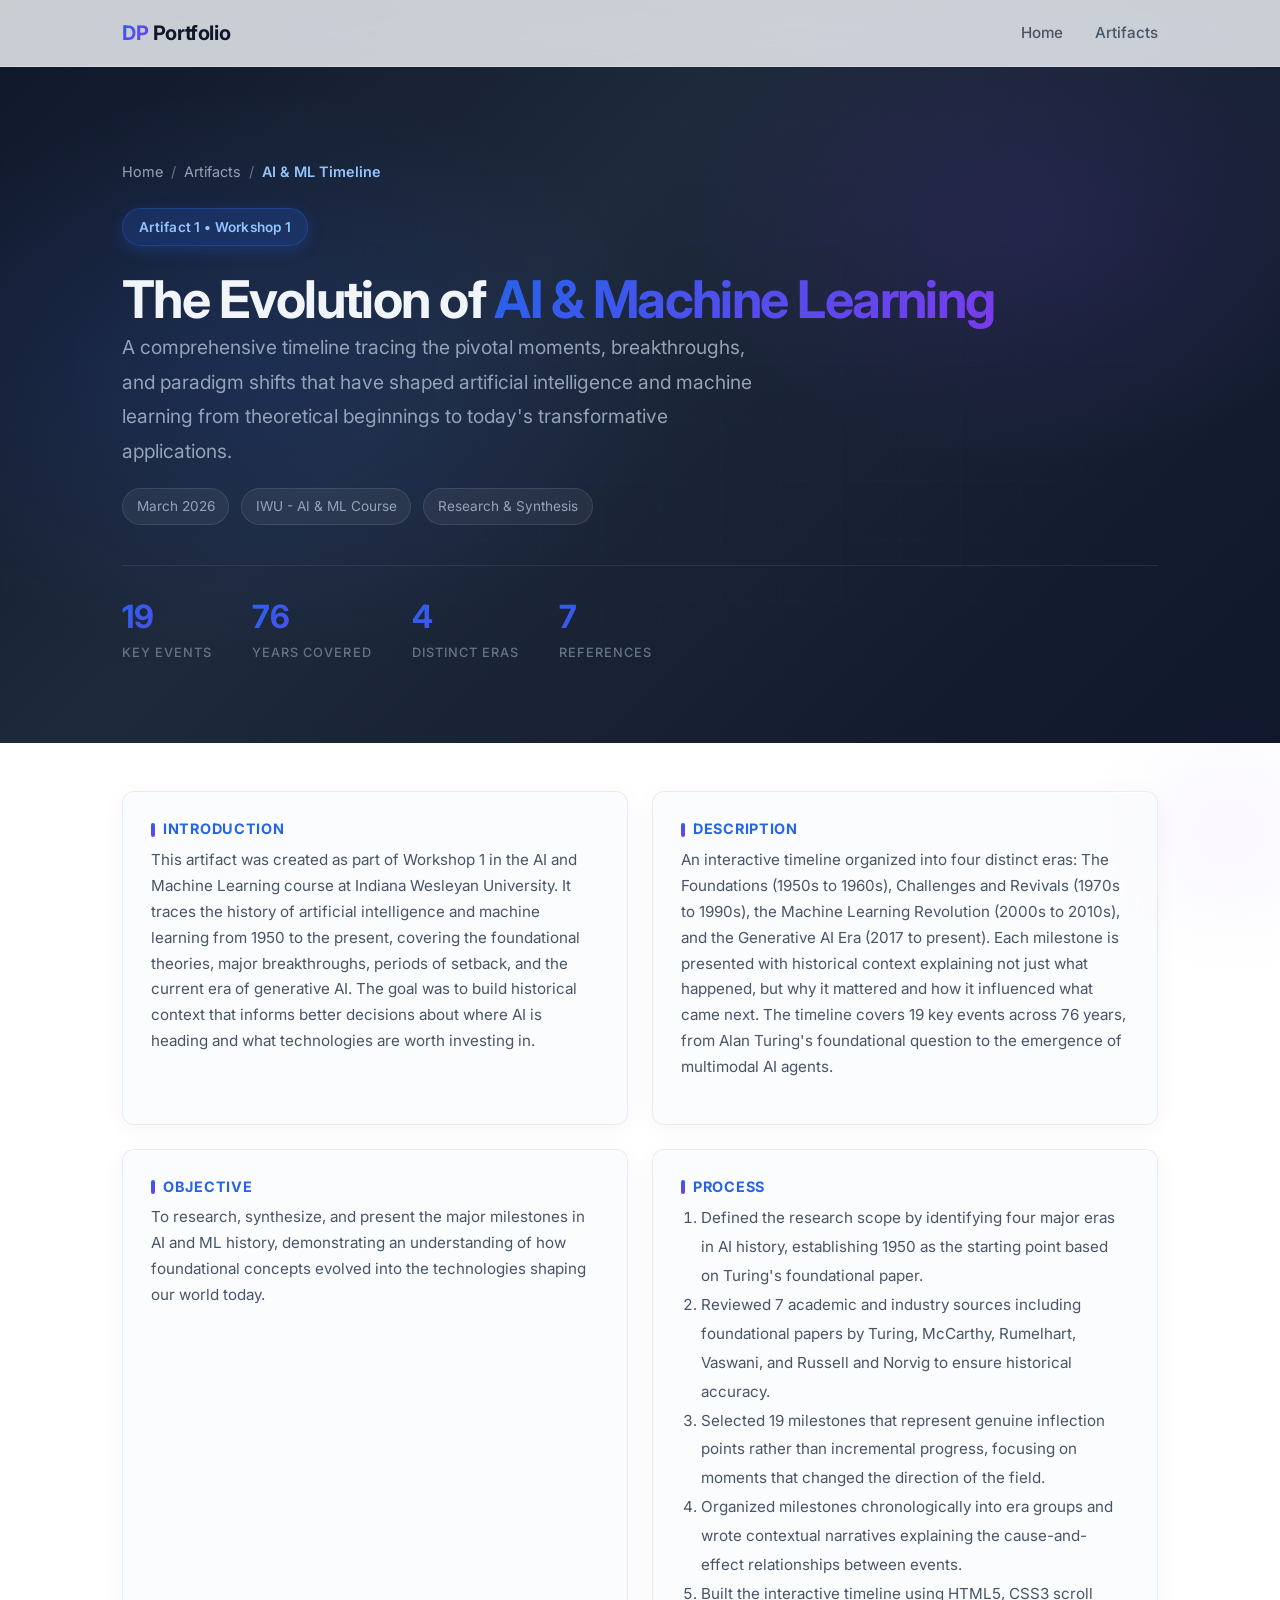
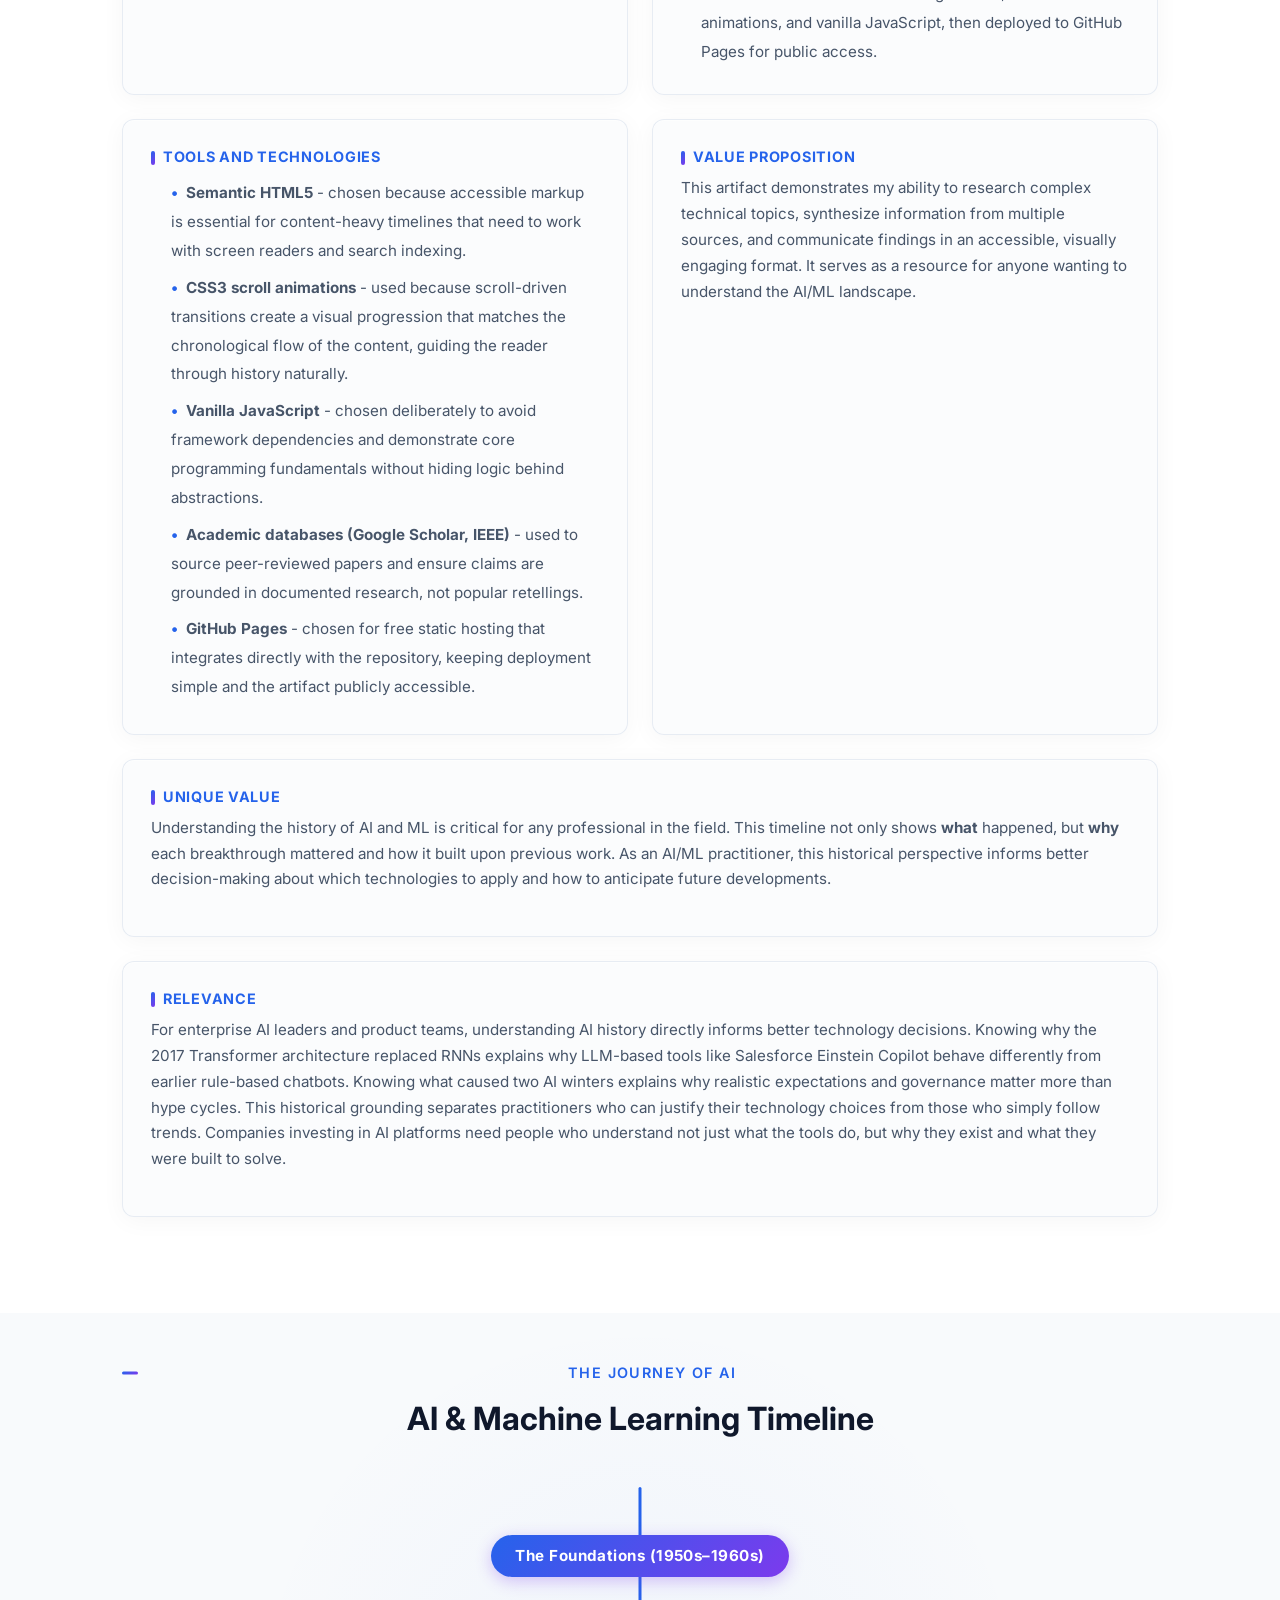
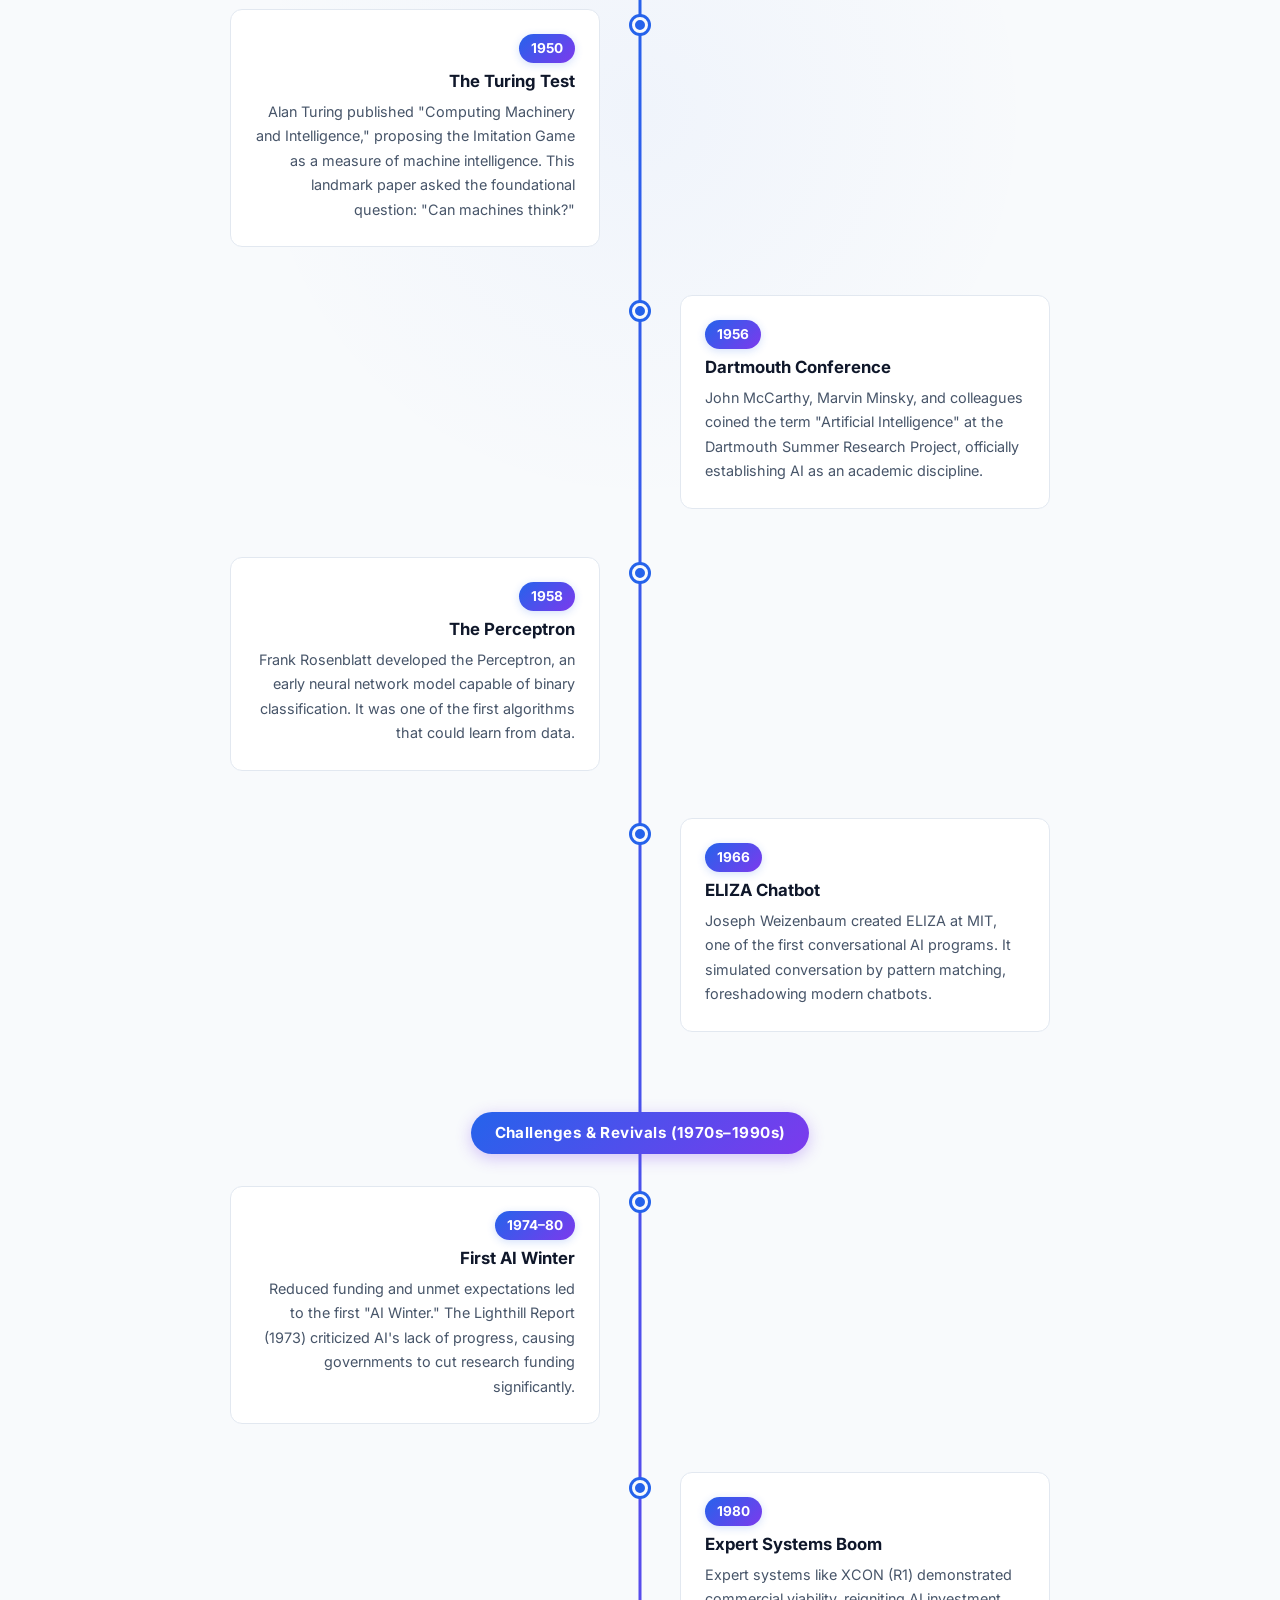
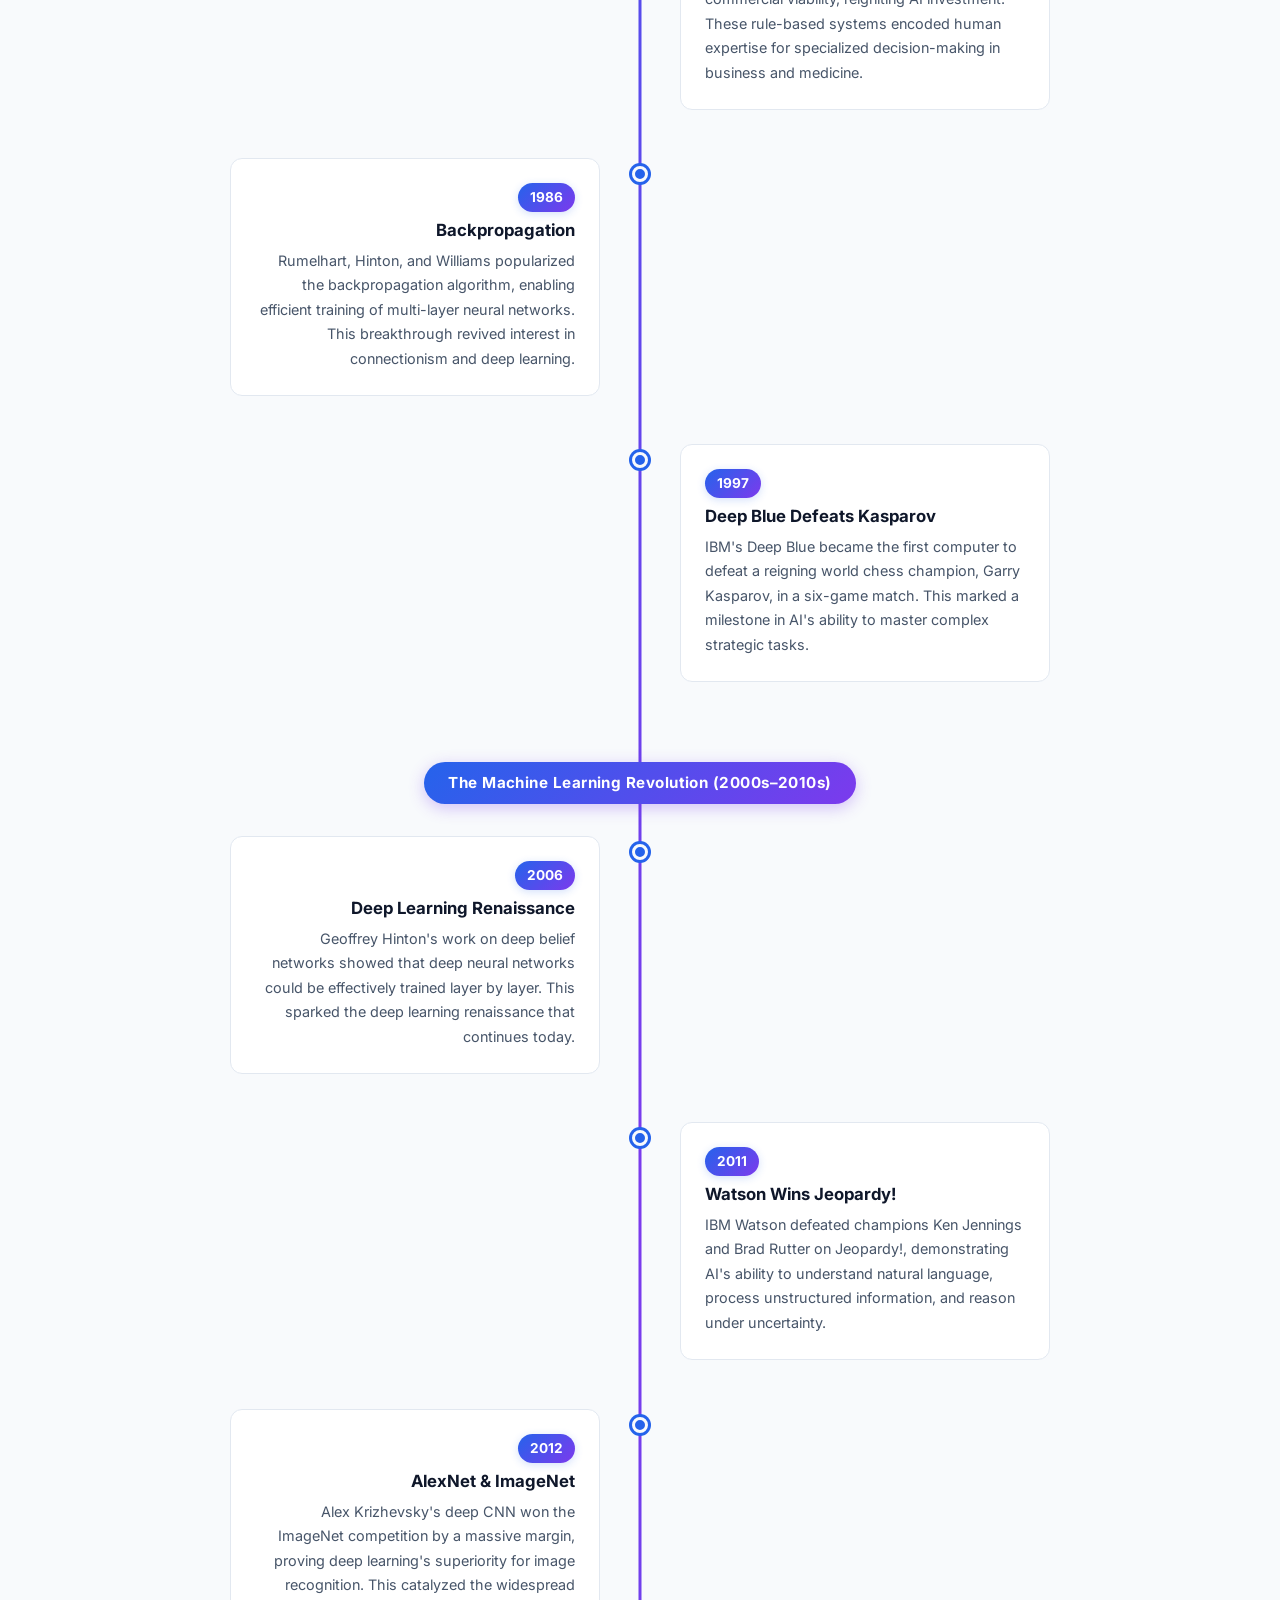
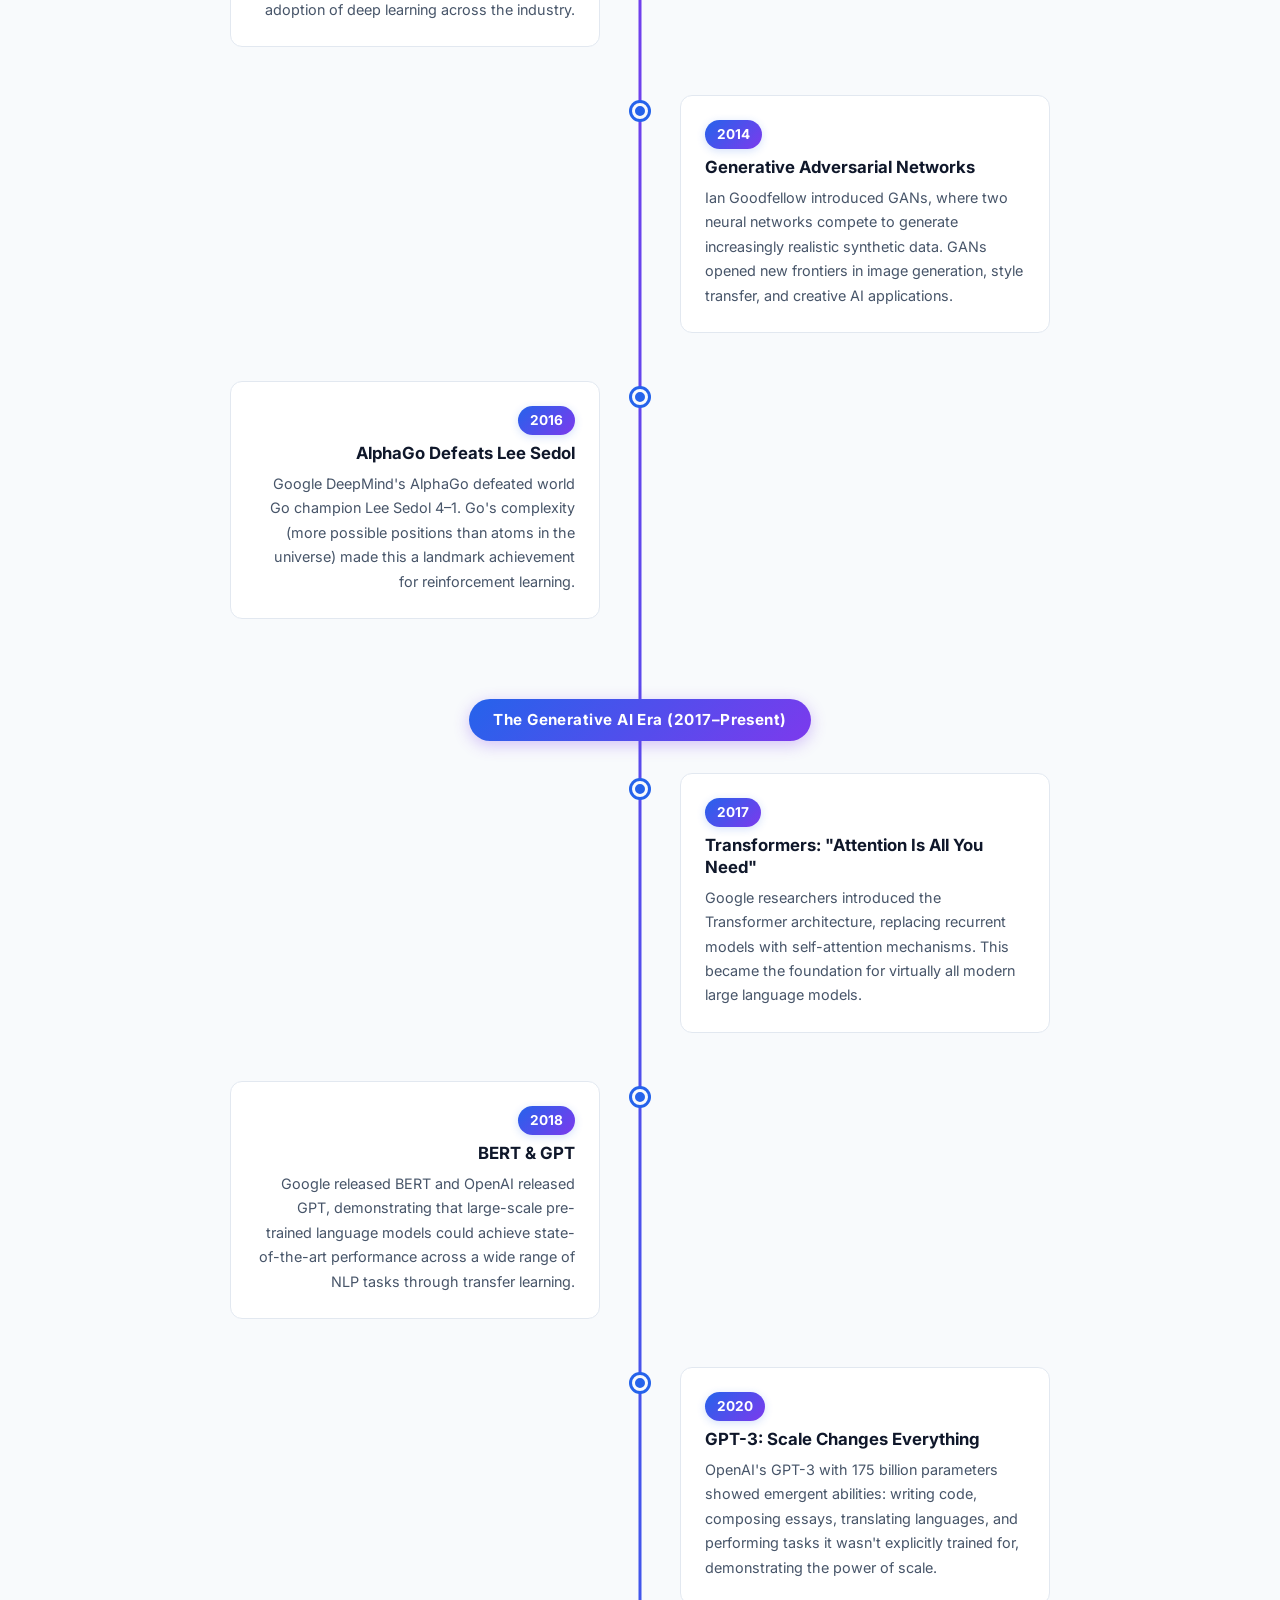
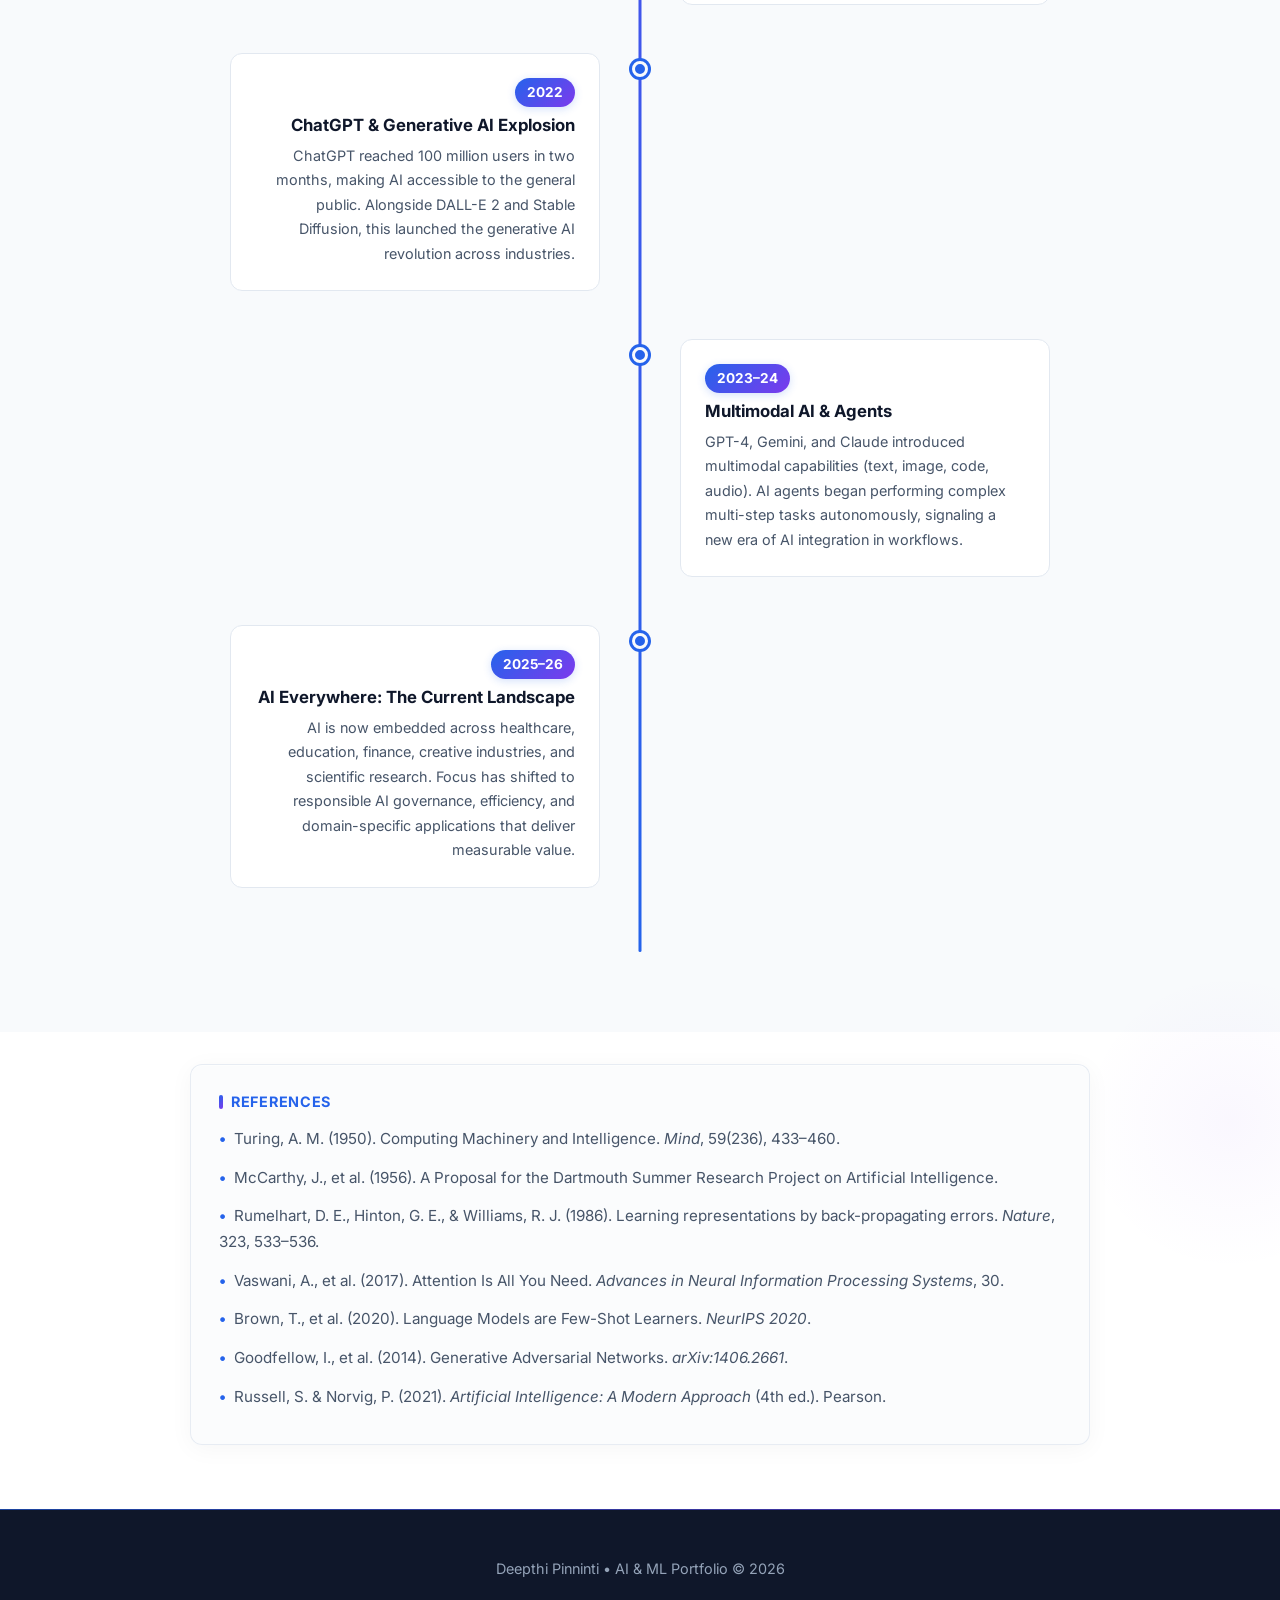
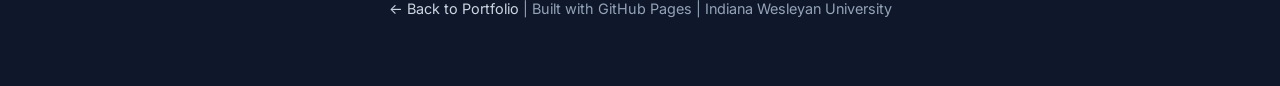
==== commit 9cf36088: "Deepen artifact pages and add target audience section" ====
--- a/artifacts/1-ai-ml-timeline/index.html
+++ b/artifacts/1-ai-ml-timeline/index.html
@@ -447,29 +447,56 @@
       <div class="container">
         <div class="artifact-info-grid">
 
-          <div class="info-card glass-card reveal" data-delay="100">
+          <div class="info-card glass-card reveal" data-delay="0">
+            <h4>Introduction</h4>
+            <p>This artifact was created as part of Workshop 1 in the AI and Machine Learning course at Indiana Wesleyan University. It traces the history of artificial intelligence and machine learning from 1950 to the present, covering the foundational theories, major breakthroughs, periods of setback, and the current era of generative AI. The goal was to build historical context that informs better decisions about where AI is heading and what technologies are worth investing in.</p>
+          </div>
+
+          <div class="info-card glass-card reveal" data-delay="50">
+            <h4>Description</h4>
+            <p>An interactive timeline organized into four distinct eras: The Foundations (1950s to 1960s), Challenges and Revivals (1970s to 1990s), the Machine Learning Revolution (2000s to 2010s), and the Generative AI Era (2017 to present). Each milestone is presented with historical context explaining not just what happened, but why it mattered and how it influenced what came next. The timeline covers 19 key events across 76 years, from Alan Turing's foundational question to the emergence of multimodal AI agents.</p>
+          </div>
+
+          <div class="info-card glass-card reveal" data-delay="200">
             <h4>Objective</h4>
             <p>To research, synthesize, and present the major milestones in AI and ML history, demonstrating an understanding of how foundational concepts evolved into the technologies shaping our world today.</p>
           </div>
 
-          <div class="info-card glass-card reveal" data-delay="200">
+          <div class="info-card glass-card reveal" data-delay="300">
             <h4>Process</h4>
-            <p>Conducted research on AI/ML history from academic sources and industry publications. Identified key milestones across eras, synthesized findings into a cohesive narrative, and designed an interactive timeline for web presentation.</p>
-          </div>
-
-          <div class="info-card glass-card reveal" data-delay="300">
+            <ol style="padding-left:1.25rem;line-height:1.9;color:var(--text-light);font-size:0.95rem;">
+  <li>Defined the research scope by identifying four major eras in AI history, establishing 1950 as the starting point based on Turing's foundational paper.</li>
+  <li>Reviewed 7 academic and industry sources including foundational papers by Turing, McCarthy, Rumelhart, Vaswani, and Russell and Norvig to ensure historical accuracy.</li>
+  <li>Selected 19 milestones that represent genuine inflection points rather than incremental progress, focusing on moments that changed the direction of the field.</li>
+  <li>Organized milestones chronologically into era groups and wrote contextual narratives explaining the cause-and-effect relationships between events.</li>
+  <li>Built the interactive timeline using HTML5, CSS3 scroll animations, and vanilla JavaScript, then deployed to GitHub Pages for public access.</li>
+</ol>
+          </div>
+
+          <div class="info-card glass-card reveal" data-delay="150">
+            <h4>Tools and Technologies</h4>
+            <ul style="padding-left:1.25rem;line-height:1.9;color:var(--text-light);font-size:0.95rem;">
+  <li><strong>Semantic HTML5</strong> - chosen because accessible markup is essential for content-heavy timelines that need to work with screen readers and search indexing.</li>
+  <li><strong>CSS3 scroll animations</strong> - used because scroll-driven transitions create a visual progression that matches the chronological flow of the content, guiding the reader through history naturally.</li>
+  <li><strong>Vanilla JavaScript</strong> - chosen deliberately to avoid framework dependencies and demonstrate core programming fundamentals without hiding logic behind abstractions.</li>
+  <li><strong>Academic databases (Google Scholar, IEEE)</strong> - used to source peer-reviewed papers and ensure claims are grounded in documented research, not popular retellings.</li>
+  <li><strong>GitHub Pages</strong> - chosen for free static hosting that integrates directly with the repository, keeping deployment simple and the artifact publicly accessible.</li>
+</ul>
+          </div>
+
+          <div class="info-card glass-card reveal" data-delay="400">
             <h4>Value Proposition</h4>
             <p>This artifact demonstrates my ability to research complex technical topics, synthesize information from multiple sources, and communicate findings in an accessible, visually engaging format. It serves as a resource for anyone wanting to understand the AI/ML landscape.</p>
           </div>
 
-          <div class="info-card glass-card full-width reveal" data-delay="400">
+          <div class="info-card glass-card full-width reveal" data-delay="500">
             <h4>Unique Value</h4>
             <p>Understanding the history of AI and ML is critical for any professional in the field. This timeline not only shows <strong>what</strong> happened, but <strong>why</strong> each breakthrough mattered and how it built upon previous work. As an AI/ML practitioner, this historical perspective informs better decision-making about which technologies to apply and how to anticipate future developments.</p>
           </div>
 
-          <div class="info-card glass-card full-width reveal" data-delay="500">
+          <div class="info-card glass-card full-width reveal" data-delay="600">
             <h4>Relevance</h4>
-            <p>This resource is valuable to fellow students, educators, and professionals seeking a concise yet comprehensive overview of the field's evolution. By tracing the arc from Turing's foundational question to today's generative AI revolution, the timeline provides essential context for understanding where AI is heading and how to position oneself in this rapidly changing landscape.</p>
+            <p>For enterprise AI leaders and product teams, understanding AI history directly informs better technology decisions. Knowing why the 2017 Transformer architecture replaced RNNs explains why LLM-based tools like Salesforce Einstein Copilot behave differently from earlier rule-based chatbots. Knowing what caused two AI winters explains why realistic expectations and governance matter more than hype cycles. This historical grounding separates practitioners who can justify their technology choices from those who simply follow trends. Companies investing in AI platforms need people who understand not just what the tools do, but why they exist and what they were built to solve.</p>
           </div>
 
         </div>
--- a/css/style.css
+++ b/css/style.css
@@ -820,47 +820,30 @@
 
 .about-grid {
   display: grid;
-  grid-template-columns: 1fr 1fr;
+  grid-template-columns: 280px 1fr;
   gap: 4rem;
-  align-items: center;
+  align-items: start;
 }
 
 .about-image {
-  width: 100%;
-  aspect-ratio: 1;
-  border-radius: var(--radius-lg);
-  background: var(--gradient);
-  display: flex;
-  align-items: center;
-  justify-content: center;
-  font-size: 5rem;
-  color: white;
+  width: 280px;
+  height: 280px;
+  border-radius: 50%;
+  object-fit: cover;
+  object-position: center top;
   box-shadow: var(--shadow-lg);
-  position: relative;
+  border: 4px solid white;
+  outline: 3px solid rgba(37, 99, 235, 0.15);
+  outline-offset: 4px;
   transition: transform 0.6s cubic-bezier(0.16, 1, 0.3, 1),
-              box-shadow 0.6s cubic-bezier(0.16, 1, 0.3, 1);
-}
-
-/* Decorative ring */
-.about-image::before {
-  content: '';
-  position: absolute;
-  inset: -8px;
-  border-radius: calc(var(--radius-lg) + 4px);
-  background: var(--gradient);
-  opacity: 0.12;
-  z-index: -1;
-  transition: all 0.6s ease;
+              box-shadow 0.6s cubic-bezier(0.16, 1, 0.3, 1),
+              outline-color 0.4s ease;
 }
 
 .about-image:hover {
-  transform: scale(1.02) rotate(1deg);
+  transform: scale(1.03);
   box-shadow: var(--shadow-xl);
-}
-
-.about-image:hover::before {
-  inset: -14px;
-  opacity: 0.18;
+  outline-color: rgba(37, 99, 235, 0.3);
 }
 
 .section-label {
@@ -1858,7 +1841,8 @@
   }
 
   .about-image {
-    max-width: 280px;
+    width: 220px;
+    height: 220px;
     margin: 0 auto;
   }
 
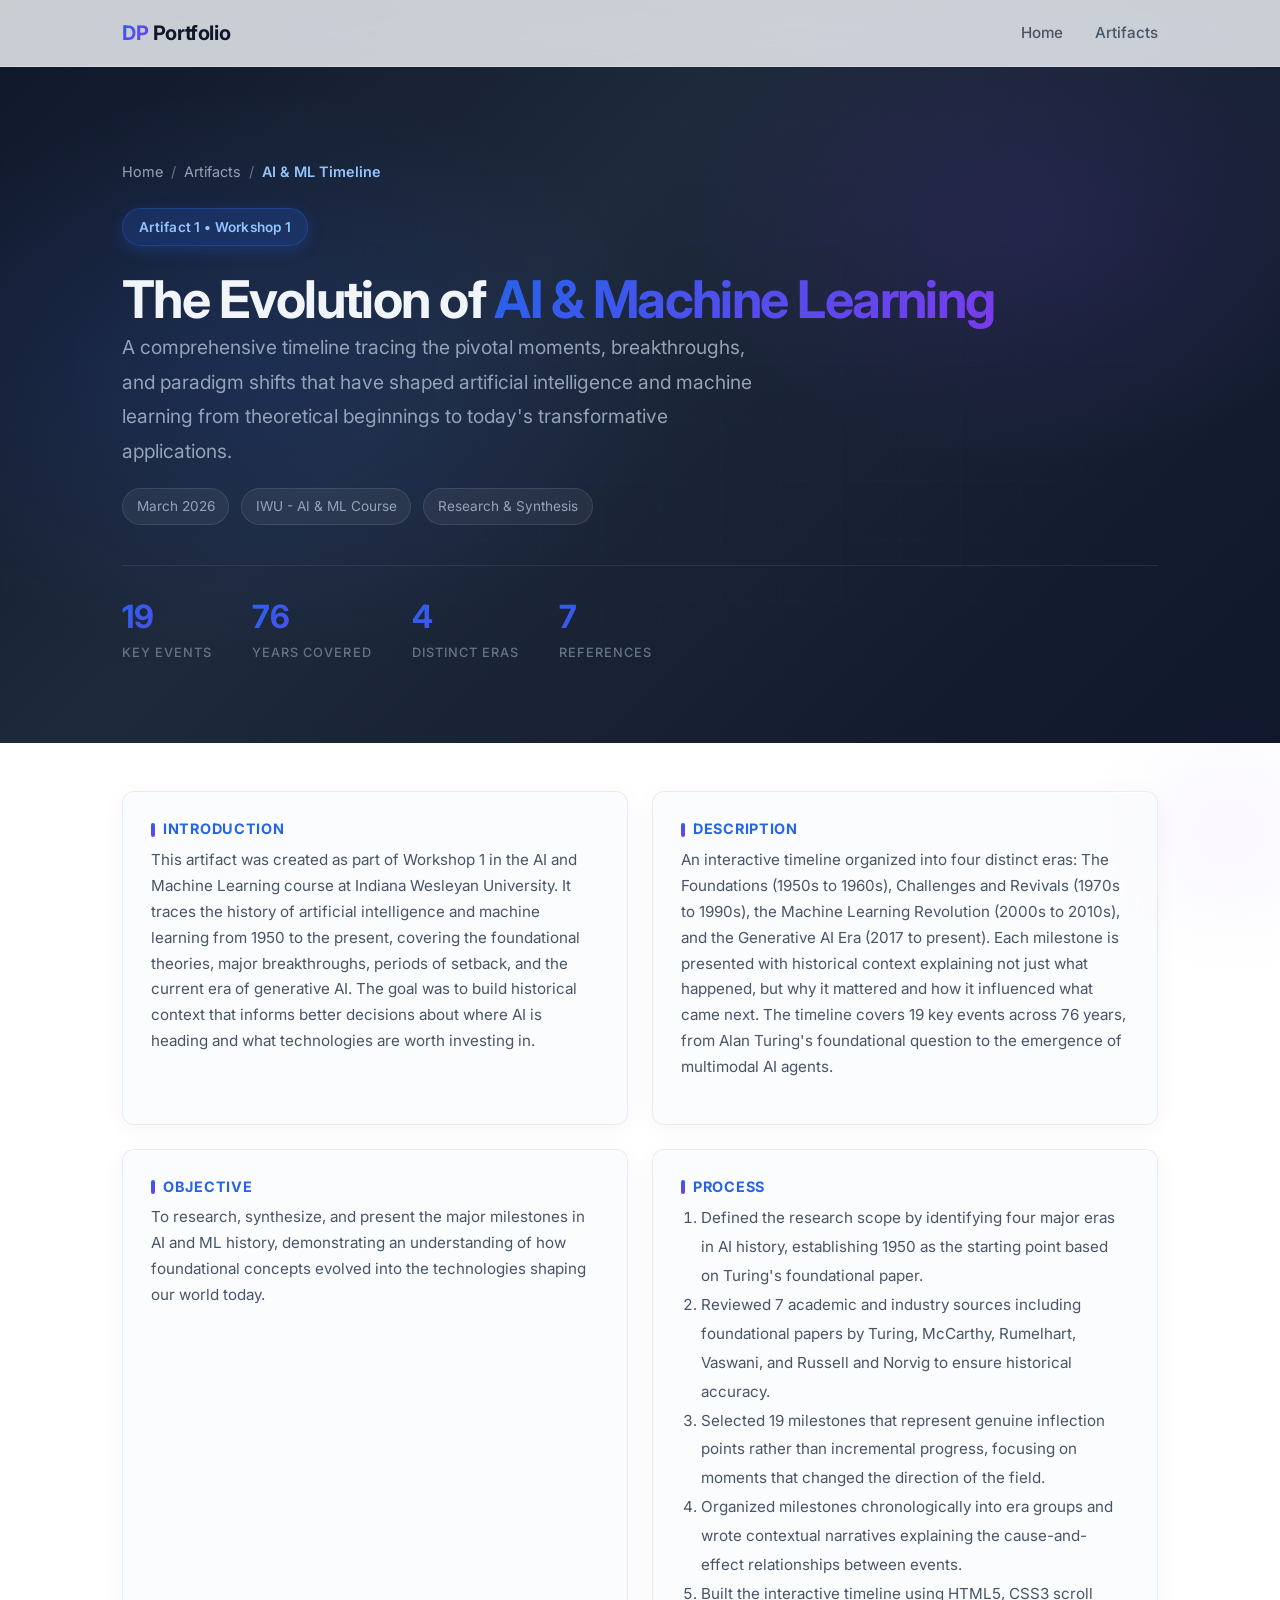
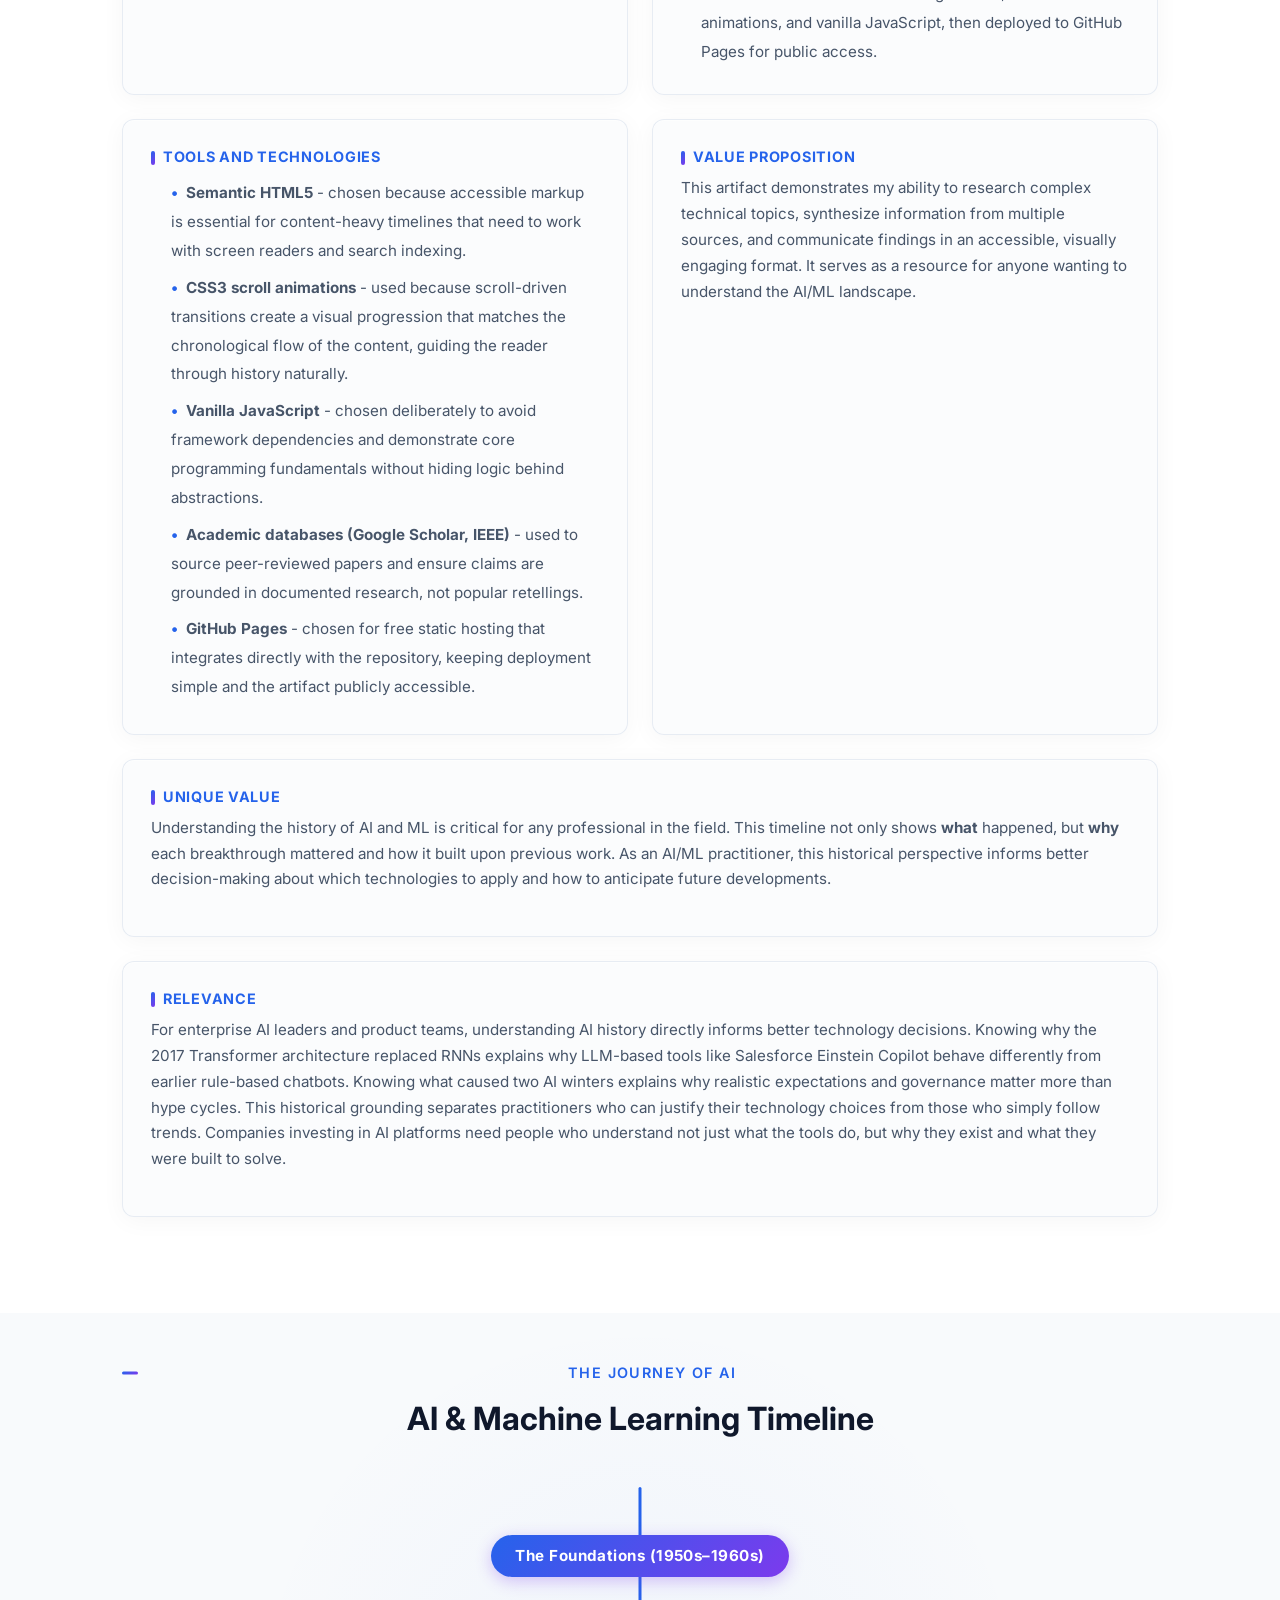
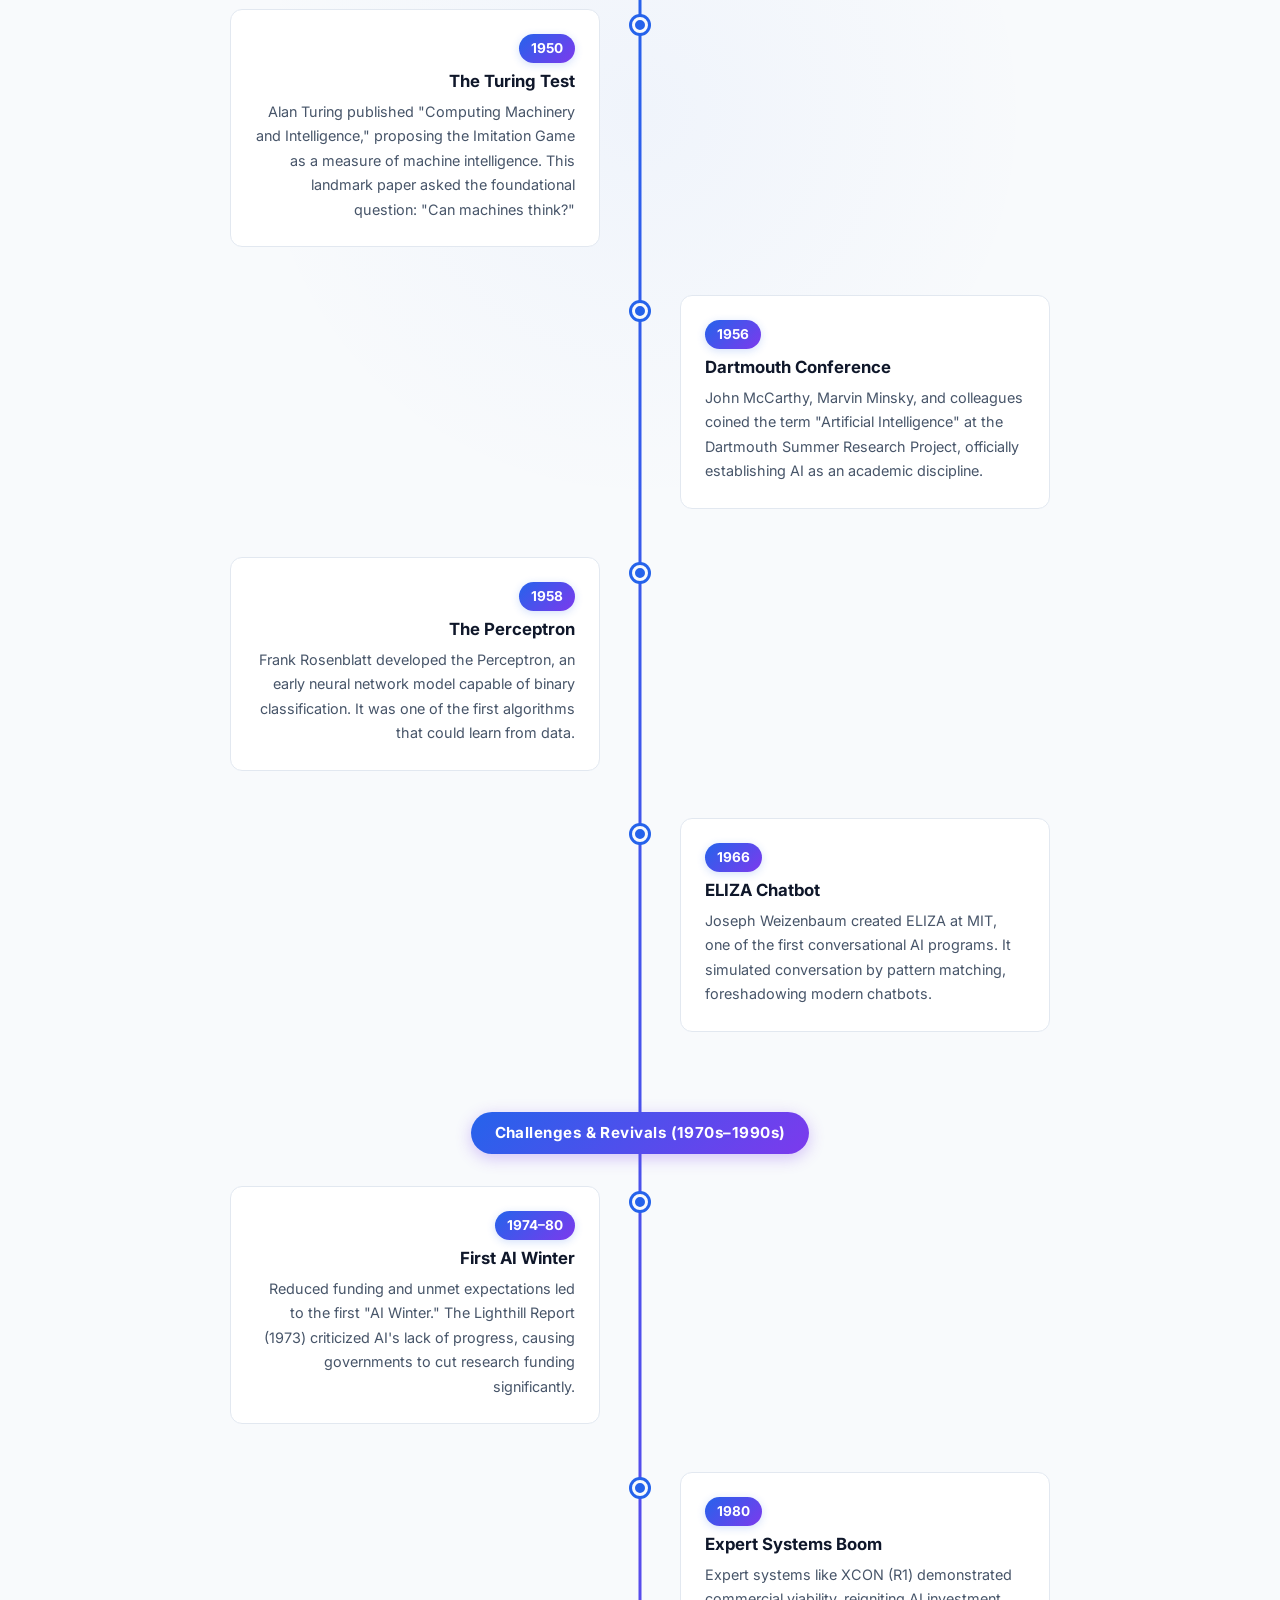
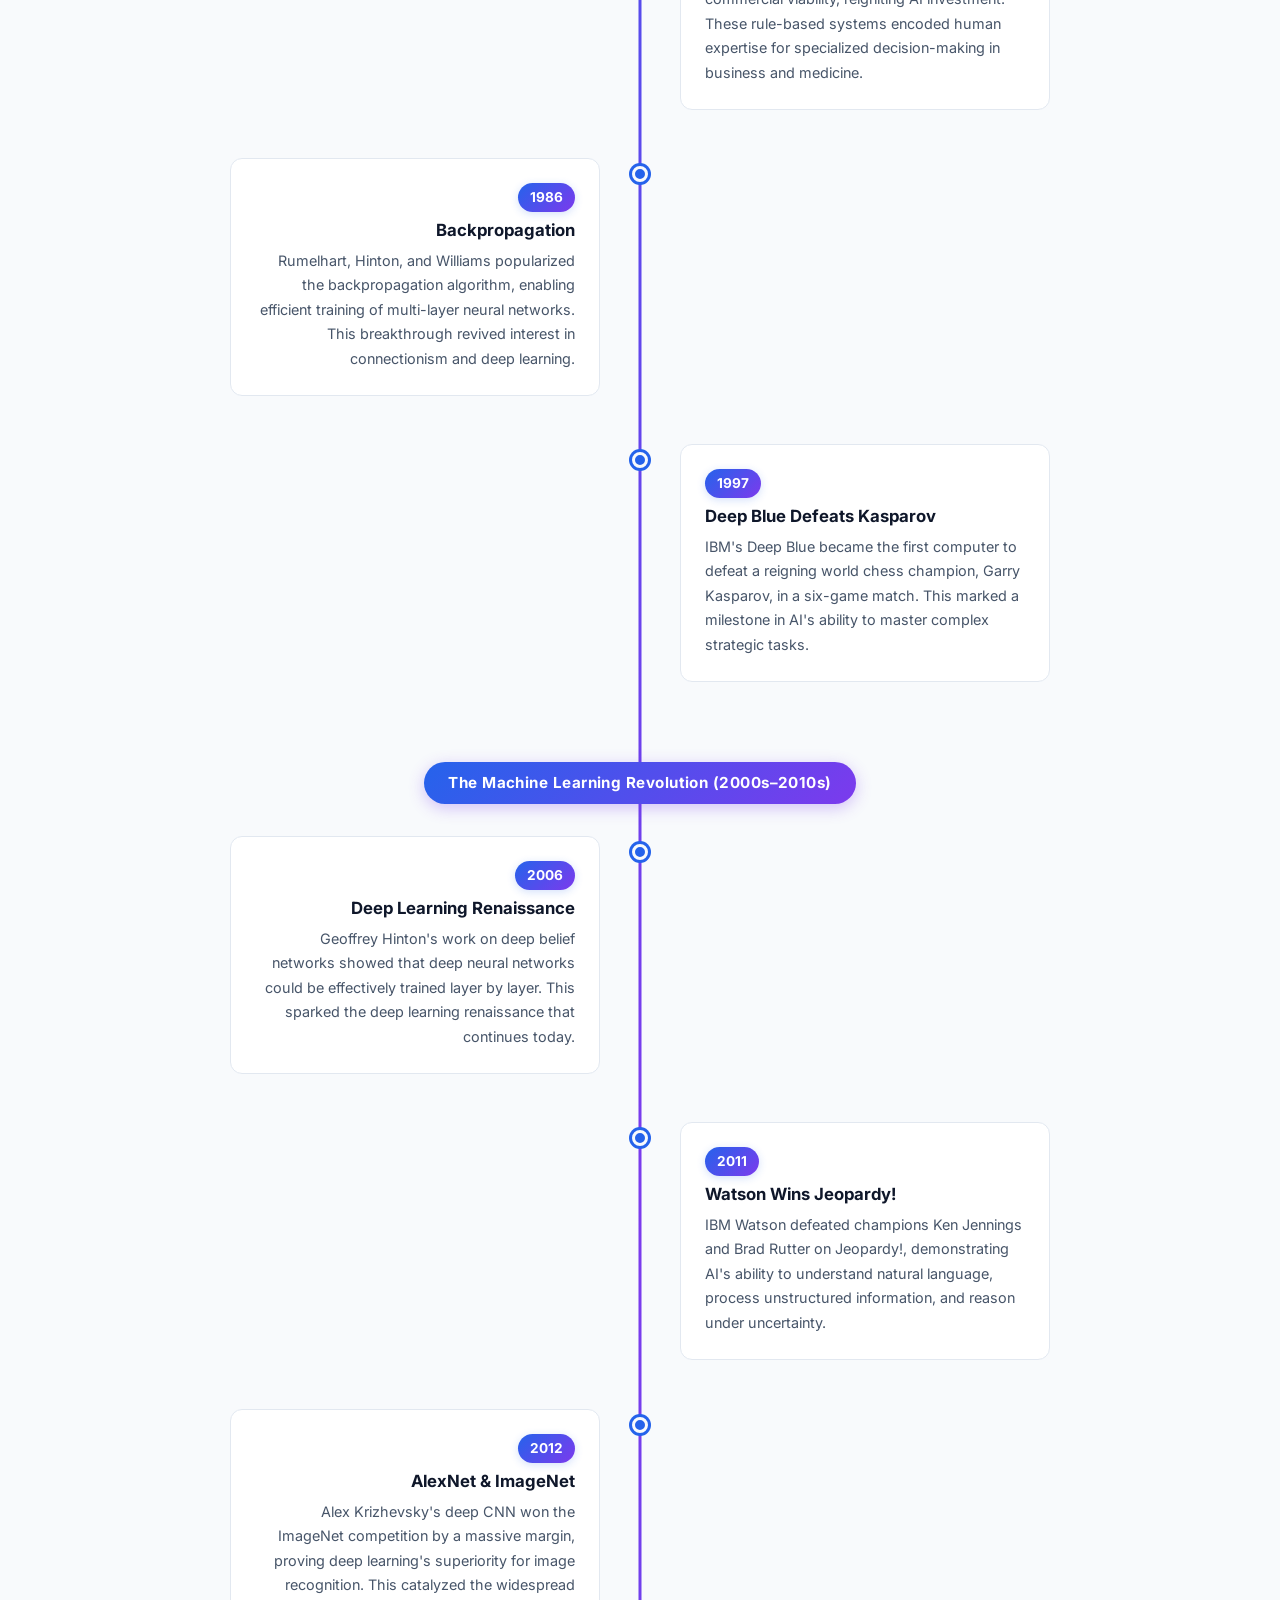
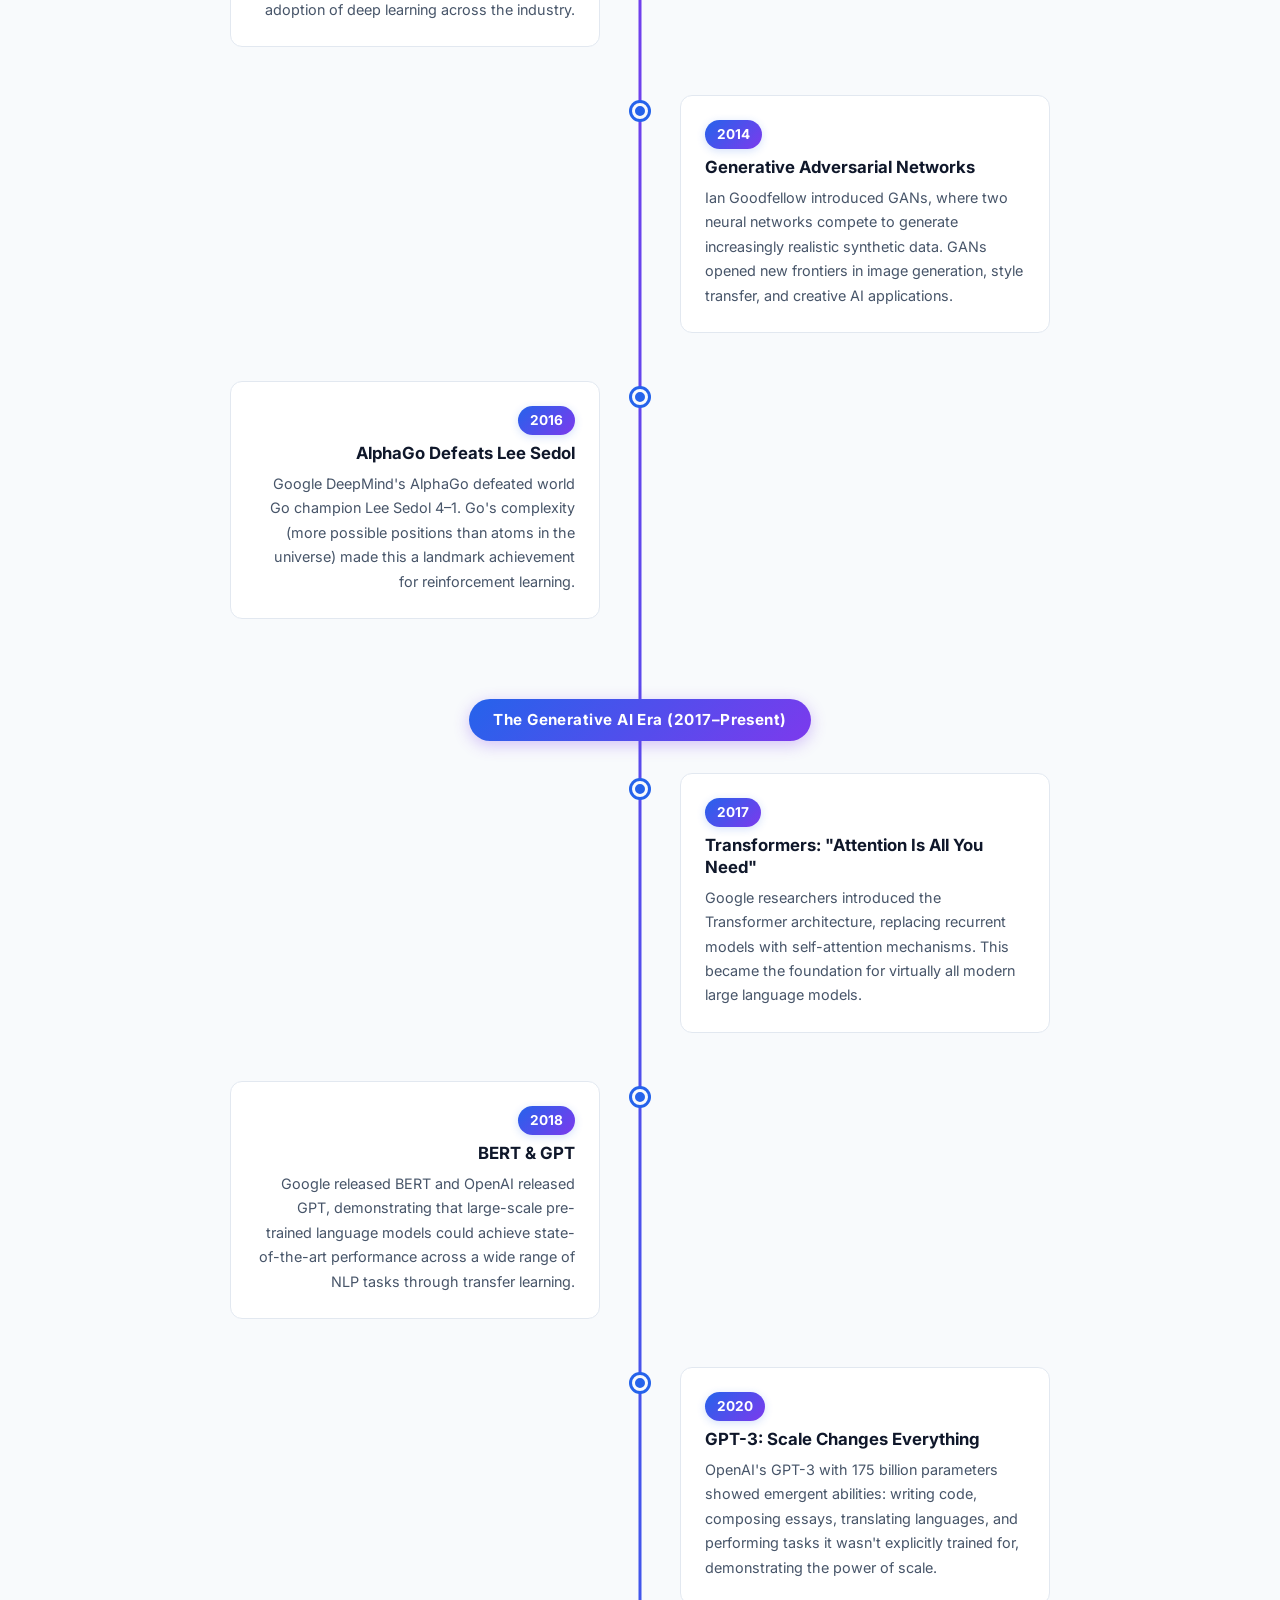
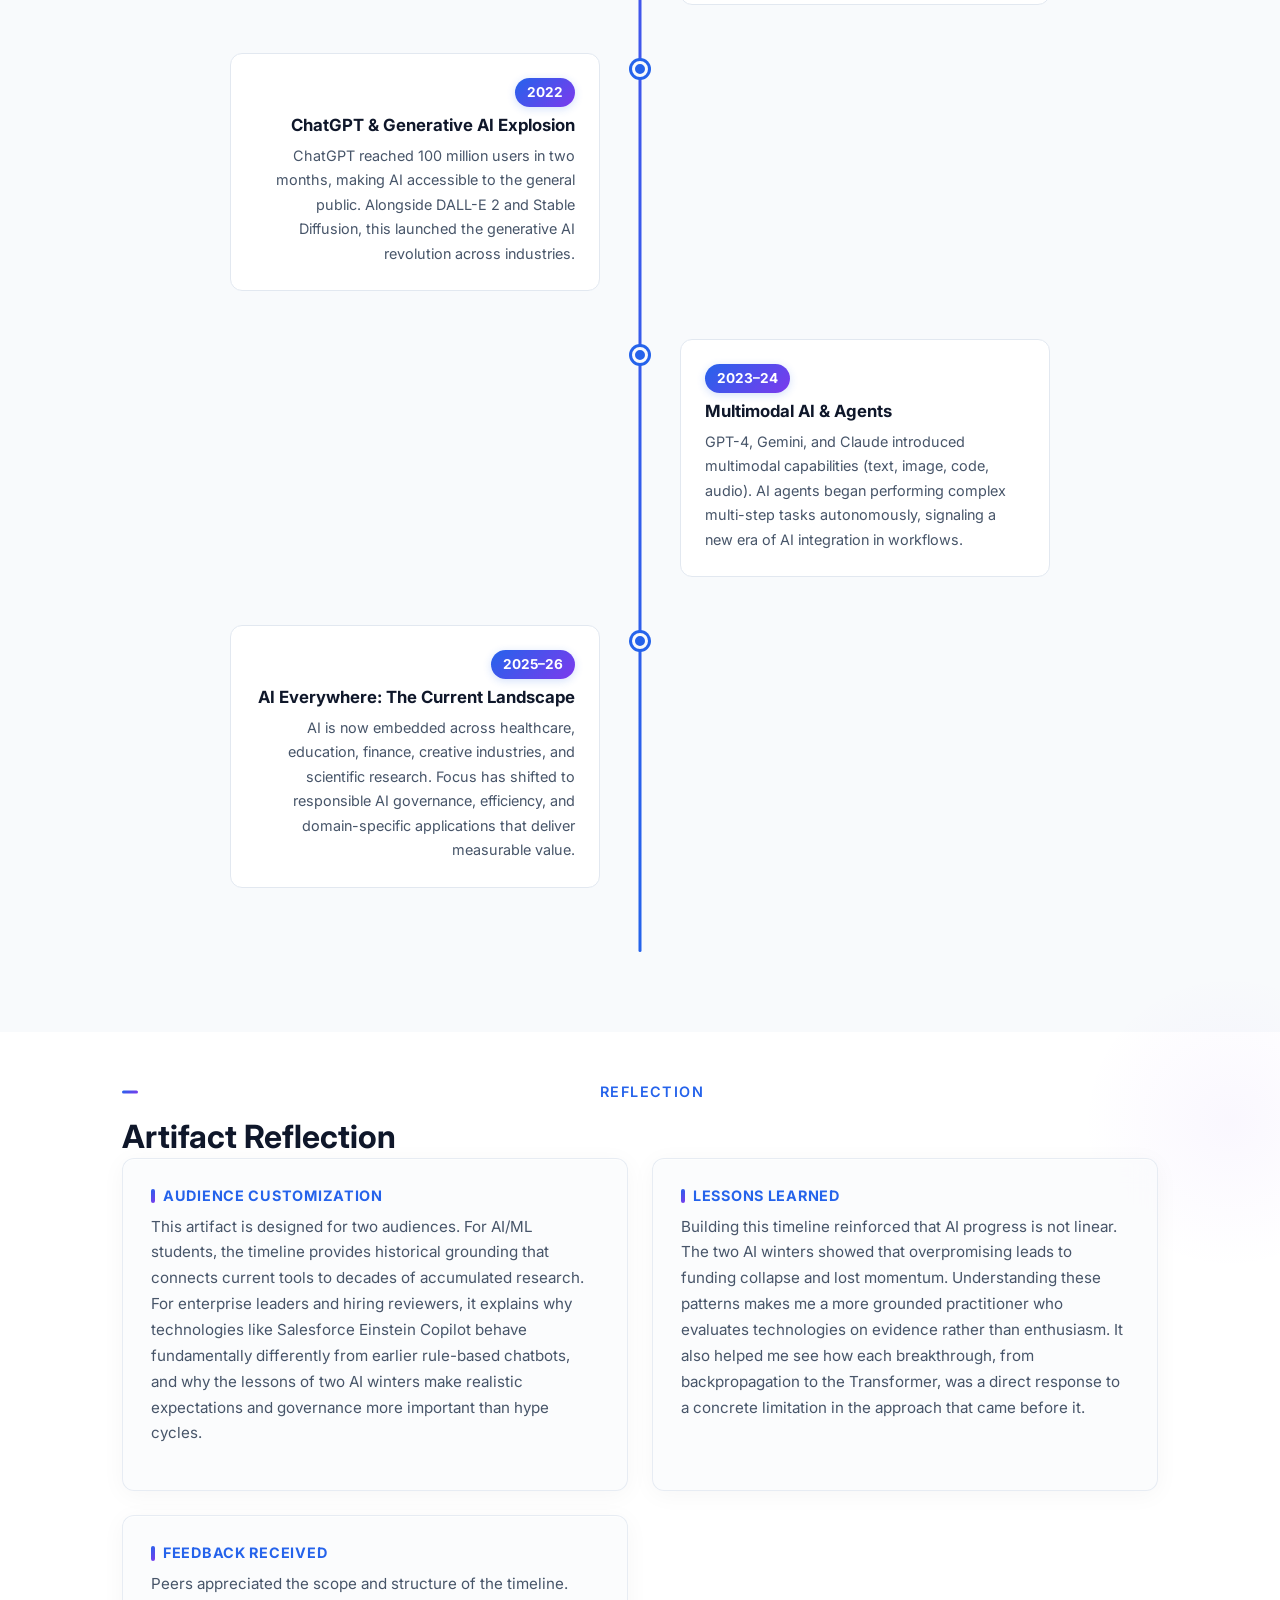
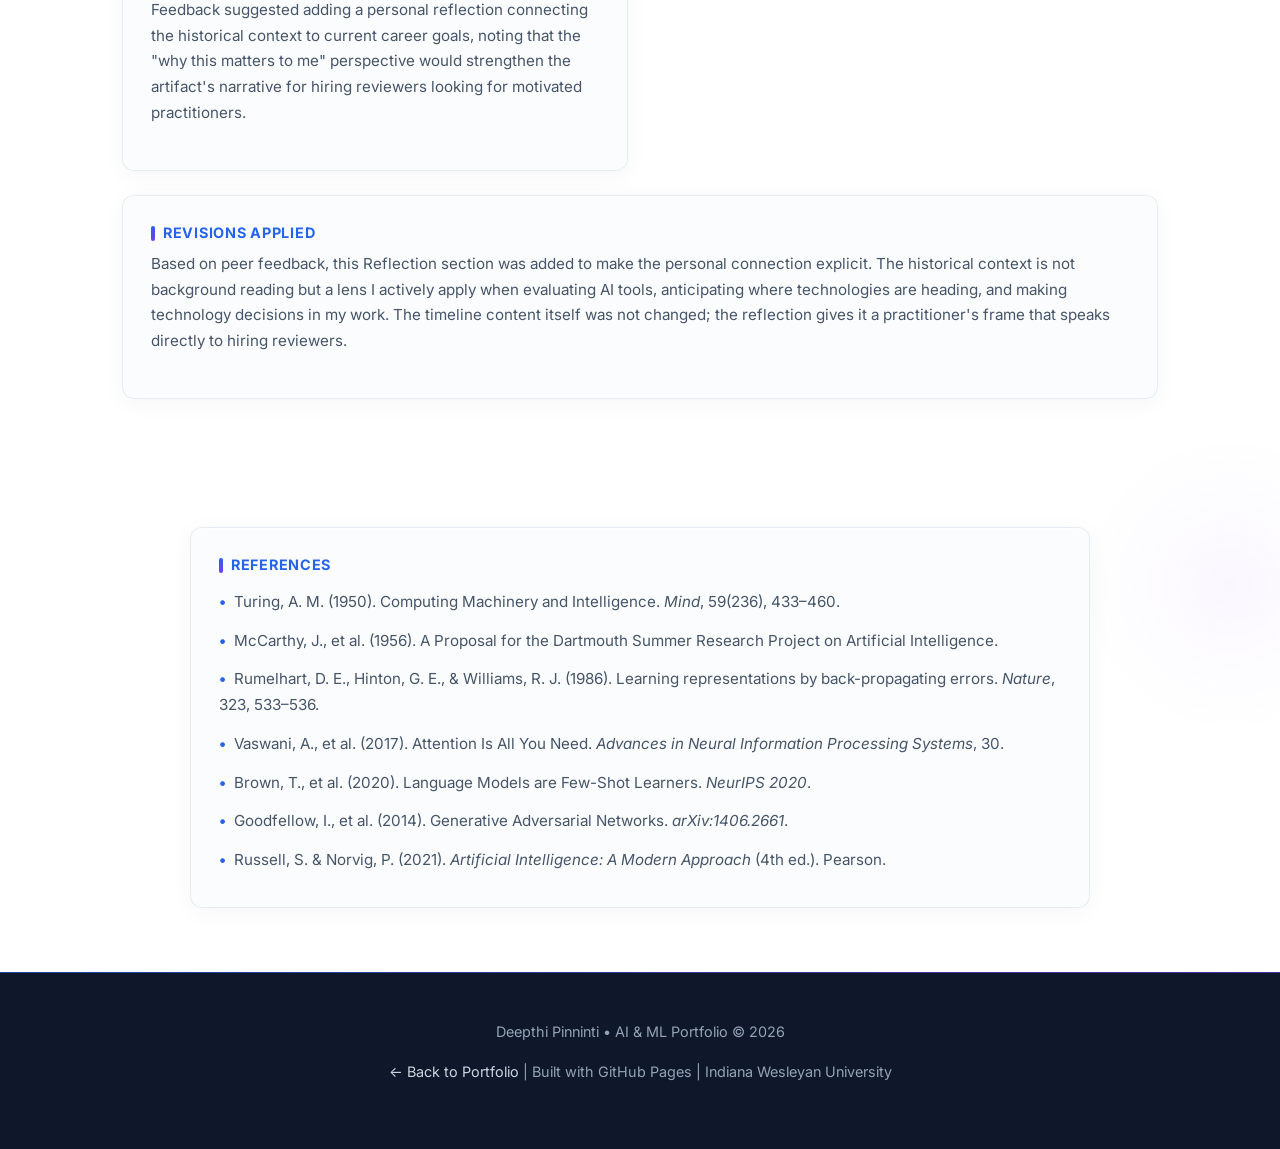
==== commit 40462bc5: "Add Artifact 5 NLP and Artifact 1 reflection section - Add Artifact 5: NLP & Text Classification wit" ====
--- a/artifacts/1-ai-ml-timeline/index.html
+++ b/artifacts/1-ai-ml-timeline/index.html
@@ -707,6 +707,38 @@
       </div>
     </section>
 
+    <!-- Reflection -->
+    <section class="artifact-content reveal">
+      <div class="container">
+        <div class="section-label" style="text-align:center;display:block;">Reflection</div>
+        <h2>Artifact Reflection</h2>
+
+        <div class="artifact-info-grid">
+
+          <div class="info-card glass-card reveal" data-delay="100">
+            <h4>Audience Customization</h4>
+            <p>This artifact is designed for two audiences. For AI/ML students, the timeline provides historical grounding that connects current tools to decades of accumulated research. For enterprise leaders and hiring reviewers, it explains why technologies like Salesforce Einstein Copilot behave fundamentally differently from earlier rule-based chatbots, and why the lessons of two AI winters make realistic expectations and governance more important than hype cycles.</p>
+          </div>
+
+          <div class="info-card glass-card reveal" data-delay="200">
+            <h4>Lessons Learned</h4>
+            <p>Building this timeline reinforced that AI progress is not linear. The two AI winters showed that overpromising leads to funding collapse and lost momentum. Understanding these patterns makes me a more grounded practitioner who evaluates technologies on evidence rather than enthusiasm. It also helped me see how each breakthrough, from backpropagation to the Transformer, was a direct response to a concrete limitation in the approach that came before it.</p>
+          </div>
+
+          <div class="info-card glass-card reveal" data-delay="300">
+            <h4>Feedback Received</h4>
+            <p>Peers appreciated the scope and structure of the timeline. Feedback suggested adding a personal reflection connecting the historical context to current career goals, noting that the "why this matters to me" perspective would strengthen the artifact's narrative for hiring reviewers looking for motivated practitioners.</p>
+          </div>
+
+          <div class="info-card glass-card full-width reveal" data-delay="400">
+            <h4>Revisions Applied</h4>
+            <p>Based on peer feedback, this Reflection section was added to make the personal connection explicit. The historical context is not background reading but a lens I actively apply when evaluating AI tools, anticipating where technologies are heading, and making technology decisions in my work. The timeline content itself was not changed; the reflection gives it a practitioner's frame that speaks directly to hiring reviewers.</p>
+          </div>
+
+        </div>
+      </div>
+    </section>
+
     <!-- References -->
     <section class="artifact-content references-section reveal">
       <div class="container">
